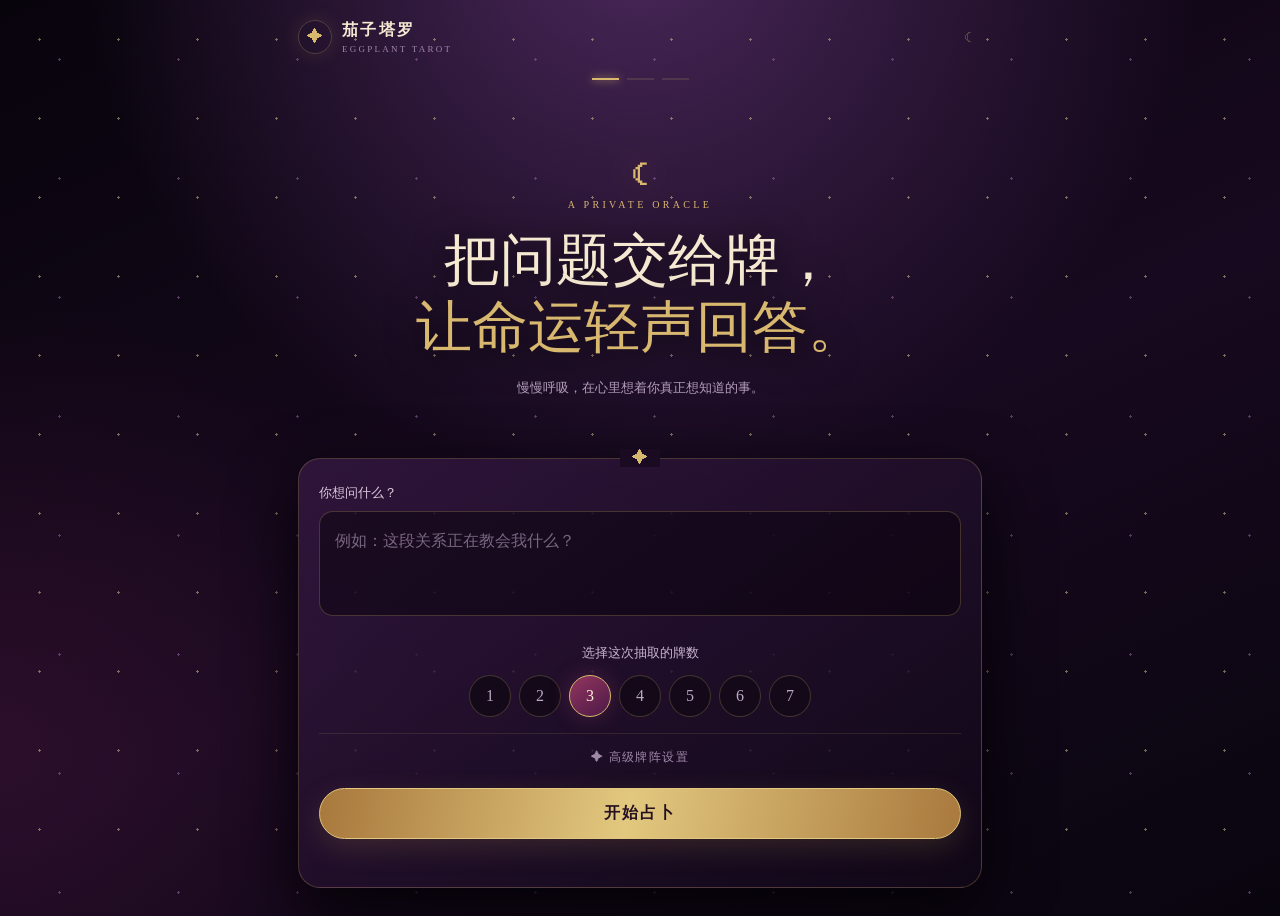
==== index.html @ 23976d10 "Harden tarot interaction handlers" ====
<!doctype html><html lang="zh-CN"><head><meta charset="UTF-8"><meta name="viewport" content="width=device-width,initial-scale=1,viewport-fit=cover"><meta name="theme-color" content="#0d0713"><title>茄子塔罗｜让牌回应你的问题</title><style>
:root{--bg:#0d0713;--panel:#24102e;--plum:#641d4d;--gold:#d8b86e;--ink:#f6e9d1;--muted:#b39dbb;--line:rgba(216,184,110,.25)}*{box-sizing:border-box}html{background:var(--bg)}body{margin:0;min-height:100vh;color:var(--ink);font-family:"Songti SC","STSong",serif;background:radial-gradient(circle at 50% -8%,#4b285c 0,transparent 35rem),radial-gradient(circle at 0 80%,rgba(100,29,77,.28),transparent 27rem),linear-gradient(155deg,#08040c,#17091f 55%,#09050e);overflow-x:hidden}body:before{content:"";position:fixed;inset:0;pointer-events:none;opacity:.45;background-image:radial-gradient(circle,#f4dda0 0 1px,transparent 1.4px),radial-gradient(circle,#aa79bb 0 1px,transparent 1.3px);background-size:79px 79px,119px 119px;animation:stars 28s linear infinite}@keyframes stars{to{transform:translateY(-79px)}}button,input,textarea{font:inherit}.app{position:relative;z-index:1;max-width:720px;min-height:100vh;margin:auto;padding:calc(18px + env(safe-area-inset-top)) 18px calc(28px + env(safe-area-inset-bottom))}.top{display:flex;align-items:center;justify-content:space-between}.brand{display:flex;gap:10px;align-items:center;color:var(--ink);text-decoration:none}.mark{width:34px;height:34px;border:1px solid var(--line);border-radius:50%;display:grid;place-items:center;color:var(--gold);box-shadow:0 0 20px rgba(216,184,110,.14)}.brand b{display:block;letter-spacing:.15em}.brand small{display:block;font:9px Georgia;letter-spacing:.25em;color:#9f85aa;margin-top:3px}.admin{padding:10px;color:var(--gold);opacity:.28;text-decoration:none}.steps{display:flex;justify-content:center;gap:8px;margin-top:22px}.steps i{width:27px;height:2px;background:rgba(216,184,110,.15)}.steps i.on{background:var(--gold);box-shadow:0 0 8px var(--gold)}.view{animation:in .65s ease both}@keyframes in{from{opacity:0;transform:translateY(15px)}}.hero{text-align:center;padding:8vh 0 5vh}.moon{font-size:36px;color:var(--gold);filter:drop-shadow(0 0 18px rgba(216,184,110,.42))}.eyebrow{font:10px Georgia;letter-spacing:.33em;color:var(--gold)}h1,h2,h3{font-family:"STKaiti","KaiTi",serif;font-weight:400}.hero h1{font-size:clamp(36px,10vw,56px);line-height:1.2;margin:15px 0;text-shadow:0 5px 35px #000}.hero h1 em{font-style:normal;color:var(--gold)}.hero p,.head p{color:var(--muted);font-size:13px;line-height:1.8}.panel{position:relative;padding:25px 20px 22px;border:1px solid var(--line);border-radius:22px;background:linear-gradient(145deg,rgba(55,25,68,.76),rgba(16,8,23,.85));box-shadow:0 25px 65px #050207;backdrop-filter:blur(14px)}.panel:before{content:"✦";position:absolute;top:-10px;left:50%;transform:translateX(-50%);background:#1a0b22;padding:0 12px;color:var(--gold)}label{display:block;color:#dac9df;font-size:13px;margin-bottom:9px}.question{width:100%;min-height:105px;resize:none;border:1px solid var(--line);border-radius:14px;background:rgba(5,2,9,.43);color:#fff3dc;padding:15px;outline:none;line-height:1.7}.question:focus,.mini:focus{border-color:rgba(216,184,110,.72);box-shadow:0 0 0 3px rgba(216,184,110,.07)}.question::placeholder{color:#796681}.ct{text-align:center;color:#c8b4cf;font-size:13px;margin:24px 0 13px}.counts{display:flex;justify-content:center;gap:8px;flex-wrap:wrap}.count{width:42px;height:42px;border-radius:50%;border:1px solid var(--line);background:#130919;color:#bca8c5;cursor:pointer}.count.active{color:#fff2db;border-color:var(--gold);background:linear-gradient(145deg,#92365f,#4c1946);box-shadow:0 0 20px rgba(154,62,104,.35)}.primary,.secondary{width:100%;border-radius:999px;padding:14px 18px;cursor:pointer;letter-spacing:.12em}.primary{margin-top:22px;border:1px solid #e3c77e;background:linear-gradient(100deg,#a8783c,#e2c87f 48%,#a9793d);color:#251022;font-weight:bold;box-shadow:0 9px 28px rgba(200,160,83,.17)}.primary:disabled{opacity:.38;cursor:not-allowed}.secondary{border:1px solid var(--line);background:rgba(56,24,66,.5);color:var(--ink)}.err{min-height:18px;color:#e8a5b7;text-align:center;font-size:12px;margin-top:8px}details{margin-top:16px;border-top:1px solid rgba(216,184,110,.13);padding-top:15px;color:#9f88a8}summary{text-align:center;font-size:12px;letter-spacing:.12em;cursor:pointer;list-style:none}.advanced{display:grid;gap:9px;padding-top:14px}.mini{width:100%;padding:10px 12px;border:1px solid rgba(216,184,110,.18);border-radius:10px;background:rgba(4,2,7,.35);color:#eee0cb;outline:none}.posgrid{display:grid;grid-template-columns:1fr 1fr;gap:8px}.head{text-align:center;padding:5vh 0 3vh}.head h2{font-size:34px;margin:10px 0}.echo{display:inline-block;max-width:100%;overflow:hidden;text-overflow:ellipsis;white-space:nowrap;padding:7px 13px;border:1px solid rgba(216,184,110,.13);border-radius:99px;color:#c7b3cc;font-size:12px}.deck{display:grid;grid-template-columns:repeat(6,1fr);gap:8px;padding:8px 0 20px;perspective:800px}.pick{position:relative;border:0;background:none;padding:0;aspect-ratio:929/1692;cursor:pointer;filter:drop-shadow(0 5px 5px #000);transition:.25s;animation:deal .45s both}.pick:nth-child(3n){transform:translateY(5px) rotate(1.5deg)}.pick:nth-child(3n+1){transform:translateY(-2px) rotate(-1.4deg)}.pick img{width:100%;height:100%;object-fit:cover;border-radius:7px;border:1px solid var(--line)}.pick:hover{z-index:2;transform:translateY(-9px) scale(1.07)}.pick.chosen{opacity:.12;pointer-events:none}@keyframes deal{from{opacity:0;transform:translateY(22px)}}.bar{position:sticky;bottom:12px;display:flex;align-items:center;gap:12px;padding:13px 15px;border:1px solid var(--line);border-radius:18px;background:rgba(18,7,25,.92);backdrop-filter:blur(16px);box-shadow:0 16px 40px #030104}.bar div{flex:1}.bar b{font-size:20px;color:var(--gold)}.bar span{font-size:11px;color:#a58fac}.bar .primary{width:auto;margin:0;padding:12px 18px}.reading{display:grid;gap:28px}.item{display:grid;grid-template-columns:minmax(125px,42%) 1fr;gap:17px;align-items:center}.card{width:100%;aspect-ratio:929/1692;border:0;background:none;padding:0;perspective:1000px;cursor:pointer}.inner{position:relative;width:100%;height:100%;transform-style:preserve-3d;transition:transform .9s cubic-bezier(.2,.7,.2,1)}.shown .inner{transform:rotateY(180deg)}.face{position:absolute;inset:0;overflow:hidden;border-radius:12px;backface-visibility:hidden;border:1px solid var(--line);box-shadow:0 16px 35px #030104}.face img{width:100%;height:100%;object-fit:cover}.front{transform:rotateY(180deg)}.front img.rev{transform:rotate(180deg)}.meaning{opacity:.25;filter:blur(5px);transition:.55s}.shown+.meaning{opacity:1;filter:none}.slot{font-size:10px;letter-spacing:.17em;color:#a98db3}.meaning h3{font-size:27px;margin:5px 0 1px}.ori{font-size:11px;color:var(--gold)}.tags{display:flex;gap:5px;flex-wrap:wrap;margin:8px 0}.tags i{font-style:normal;font-size:10px;border:1px solid rgba(216,184,110,.17);border-radius:99px;padding:3px 7px;color:#cbb8d0}.meaning p{font-size:13px;line-height:1.75;color:#c8b6ca;margin:0}.wait{color:#806b88!important}.actions{padding:25px 0}.closing{text-align:center;padding:21px;border:1px solid rgba(216,184,110,.17);border-radius:19px;background:rgba(50,20,58,.38)}.closing b{font:24px "STKaiti","KaiTi";color:var(--gold)}.closing p{font-size:12px;color:#a891af}.hide{display:none}@media(max-width:430px){.deck{grid-template-columns:repeat(5,1fr);gap:7px}.posgrid{grid-template-columns:1fr}.item{gap:13px}.meaning h3{font-size:23px}.meaning p{font-size:12px}.bar .primary{font-size:11px}}
</style></head><body><main class="app" id="app"></main><script>
const BASE=[{"id":0,"en":"THE FOOL","zh":"愚人","image":"00-the-fool.png","keywords":["启程","天真","可能性"],"upright":"带着信任迈向未知。此刻不必拥有完整答案，重要的是允许新的经验发生。","reversed":"冲动可能遮住脚下的路。先确认风险，再决定这一步是否真的出于自由。"},{"id":1,"en":"THE MAGICIAN","zh":"魔术师","image":"01-the-magician.png","keywords":["创造","意志","显化"],"upright":"你已经拥有把想法变成现实的工具。专注地使用它们，事情便会开始成形。","reversed":"能力没有消失，只是力量被分散或误用。留意承诺与行动是否一致。"},{"id":2,"en":"THE HIGH PRIESTESS","zh":"女祭司","image":"02-the-high-priestess.png","keywords":["直觉","静默","隐秘"],"upright":"答案藏在安静之中。暂缓判断，倾听梦境、身体与那一闪而过的直觉。","reversed":"你可能忽略了内心早已知道的事，或被秘密与猜测困住。回到可验证的感受。"},{"id":3,"en":"THE EMPRESS","zh":"皇后","image":"03-the-empress.png","keywords":["丰盛","滋养","生长"],"upright":"给予时间、照顾与感官上的满足，关系或计划正在肥沃的土壤里成长。","reversed":"过度付出会让滋养变成耗竭。先照顾自己，也给成长留出呼吸的空间。"},{"id":4,"en":"THE EMPEROR","zh":"皇帝","image":"04-the-emperor.png","keywords":["秩序","边界","掌控"],"upright":"建立清晰规则与可靠结构。稳定并不冷酷，它让重要的事能够长久。","reversed":"控制可能过紧，也可能缺少主心骨。重新定义权力、责任与边界。"},{"id":5,"en":"THE HIEROPHANT","zh":"教皇","image":"05-the-hierophant.png","keywords":["传统","学习","信念"],"upright":"向成熟的体系或导师学习，在传统里找到能支撑你的智慧。","reversed":"旧规则未必仍适合你。理解它的来处，然后有意识地选择遵循或离开。"},{"id":6,"en":"THE LOVERS","zh":"恋人","image":"06-the-lovers.png","keywords":["联结","选择","契合"],"upright":"真正的靠近来自坦诚选择。让价值观，而不只是欲望，决定你与谁同行。","reversed":"关系或内在价值出现错位。别急着修补表面，先说清真正想要什么。"},{"id":7,"en":"THE CHARIOT","zh":"战车","image":"07-the-chariot.png","keywords":["前进","自律","胜利"],"upright":"方向已经明确，用意志协调拉扯你的不同力量，坚定地向目标推进。","reversed":"速度失去方向便会成为消耗。先收回缰绳，再判断这是不是你的终点。"},{"id":8,"en":"STRENGTH","zh":"力量","image":"08-strength.png","keywords":["勇气","温柔","耐心"],"upright":"真正的力量不必咆哮。以耐心和温柔驯服恐惧，你比想象中更有韧性。","reversed":"自我怀疑正在放大不安。无需强迫自己勇敢，先承认脆弱也属于力量。"},{"id":9,"en":"THE HERMIT","zh":"隐士","image":"09-the-hermit.png","keywords":["独处","寻找","内省"],"upright":"暂时离开喧闹，提灯向内寻找。独处不是退缩，而是校准方向。","reversed":"孤独可能变成封闭，或外界声音让你无法独处。试着建立温和的边界。"},{"id":10,"en":"WHEEL OF FORTUNE","zh":"命运之轮","image":"10-wheel-of-fortune.png","keywords":["转折","周期","机缘"],"upright":"局势正在转动。抓住变化带来的窗口，也接受有些力量不由你控制。","reversed":"重复的模式再次出现。与其抗拒变化，不如看清自己能改变其中哪一环。"},{"id":11,"en":"JUSTICE","zh":"正义","image":"11-justice.png","keywords":["真相","因果","决定"],"upright":"诚实面对事实与后果。一个公平的决定，需要清醒而不偏袒自己的目光。","reversed":"信息可能失衡，或有人在回避责任。暂缓定论，检查标准是否前后一致。"},{"id":12,"en":"THE HANGED MAN","zh":"倒吊人","image":"12-the-hanged-man.png","keywords":["暂停","换位","臣服"],"upright":"主动停下来，世界会呈现另一种角度。此刻的悬置正在交换新的领悟。","reversed":"等待若没有觉察，就只是停滞。分辨你是在耐心酝酿，还是害怕做决定。"},{"id":13,"en":"DEATH","zh":"死神","image":"13-death.png","keywords":["结束","蜕变","更新"],"upright":"一个阶段必须结束，新的生命才有空间出现。允许告别，不必把结束理解为失败。","reversed":"你可能抓住已经结束的事不放。转变虽令人不安，却正邀请你卸下旧壳。"},{"id":14,"en":"TEMPERANCE","zh":"节制","image":"14-temperance.png","keywords":["调和","疗愈","分寸"],"upright":"让看似相反的部分慢慢融合。温和、持续的调整会带来比极端更深的改变。","reversed":"生活的配比正在失衡。减少过量之物，也别让克制变成对自己的惩罚。"},{"id":15,"en":"THE DEVIL","zh":"恶魔","image":"15-the-devil.png","keywords":["欲望","束缚","阴影"],"upright":"看见诱惑、依赖与自我欺骗如何拴住你。锁链真实存在，但钥匙也在你手中。","reversed":"你开始识别并松开束缚。保持诚实，别用另一种执念替换旧的执念。"},{"id":16,"en":"TOWER","zh":"高塔","image":"16-the-tower.png","keywords":["突变","揭示","崩解"],"upright":"不稳固的结构被真相击中。混乱会疼痛，却也让你终于看见真实天空。","reversed":"变化可能被延迟或压在心里。小心维护裂缝，往往比重建消耗更多。"},{"id":17,"en":"THE STAR","zh":"星星","image":"17-the-star.png","keywords":["希望","灵感","净化"],"upright":"风暴之后，希望安静地重新亮起。让真实的自己被看见，也相信疗愈正在发生。","reversed":"希望暂时变得遥远。不要强迫乐观，从一件微小而确定的好事重新连接。"},{"id":18,"en":"THE MOON","zh":"月亮","image":"18-the-moon.png","keywords":["迷雾","梦境","潜意识"],"upright":"前路被月光改变了形状。允许不确定，同时留意恐惧投下的影子。","reversed":"迷雾正在散去，或焦虑让幻象更加逼真。慢一点，让事实与感受重新分开。"},{"id":19,"en":"THE SUN","zh":"太阳","image":"19-the-sun.png","keywords":["喜悦","清晰","生命力"],"upright":"事情走向明朗。坦率表达、尽情创造，你的生命力也会照亮身边的人。","reversed":"快乐并未消失，只是被疲惫或过高期待遮住。允许幸福以不完美的方式到来。"},{"id":20,"en":"JUDGEMENT","zh":"审判","image":"20-judgement.png","keywords":["觉醒","召唤","复盘"],"upright":"过去发出召唤，不是为了定罪，而是让你看清自己已经成为谁，并作出回应。","reversed":"自我批判盖过了真正的召唤。放下羞耻，诚实复盘，然后给自己一次新选择。"},{"id":21,"en":"THE WORLD","zh":"世界","image":"21-the-world.png","keywords":["完成","整合","圆满"],"upright":"一个循环完整闭合。庆祝走过的路，把收获整合进身体，再准备下一次启程。","reversed":"最后一块拼图仍未归位。回看尚未完成的承诺，不必因接近终点而仓促。"}];const defaults={1:['此刻的指引'],2:['我所知道的','我尚未看见的'],3:['过去的影响','当下的核心','未来的走向'],4:['现状','阻碍','建议','发展'],5:['起因','现在','隐藏因素','建议','结果'],6:['过去','现在','未来','内在','外在','指引'],7:['此刻的我','真正所求','旧有影响','当前挑战','隐藏力量','行动建议','可能走向']};const st={q:'',n:3,name:'',pos:[...defaults[3]],deck:[],sel:[],shown:0};const A=document.getElementById('app');const E=s=>String(s||'').replace(/[&<>"']/g,c=>({'&':'&amp;','<':'&lt;','>':'&gt;','"':'&quot;',"'":'&#39;'}[c]));function all(){let o={};try{o=JSON.parse(localStorage.getItem('eggplant-tarot-card-overrides')||'{}')}catch(e){}return BASE.map(c=>Object.assign({},c,o[c.id]||{}))}function mix(a){a=[...a];for(let i=a.length-1;i;i--){let j=Math.floor(Math.random()*(i+1));[a[i],a[j]]=[a[j],a[i]]}return a}function shell(step,body){A.innerHTML='<header class="top"><a href="#" class="brand" id="home"><span class="mark">✦</span><span><b>茄子塔罗</b><small>EGGPLANT TAROT</small></span></a><a href="/admin/" class="admin" aria-label="牌义管理">☾</a></header><div class="steps"><i class="'+(step>0?'on':'')+'"></i><i class="'+(step>1?'on':'')+'"></i><i class="'+(step>2?'on':'')+'"></i></div>'+body;document.getElementById('home').onclick=e=>{e.preventDefault();setup()}}function setup(){shell(1,'<section class="view"><div class="hero"><div class="moon">☾</div><span class="eyebrow">A PRIVATE ORACLE</span><h1>把问题交给牌，<br><em>让命运轻声回答。</em></h1><p>慢慢呼吸，在心里想着你真正想知道的事。</p></div><div class="panel"><label>你想问什么？</label><textarea id="q" class="question" maxlength="160" placeholder="例如：这段关系正在教会我什么？">'+E(st.q)+'</textarea><div class="ct">选择这次抽取的牌数</div><div class="counts">'+[1,2,3,4,5,6,7].map(n=>'<button class="count '+(st.n===n?'active':'')+'" data-n="'+n+'">'+n+'</button>').join('')+'</div><details><summary>✦ 高级牌阵设置</summary><div class="advanced"><input id="spreadname" class="mini" value="'+E(st.name)+'" placeholder="牌阵名称（选填）"><div class="posgrid">'+st.pos.map((p,i)=>'<input class="mini pos" data-i="'+i+'" value="'+E(p)+'">').join('')+'</div></div></details><button id="go" class="primary">开始占卜</button><div class="err" id="err"></div></div></section>');document.getElementById('q').oninput=e=>st.q=e.target.value;document.querySelectorAll('.count').forEach(b=>b.onclick=()=>{st.n=+b.dataset.n;st.pos=[...defaults[st.n]];setup()});document.getElementById('spreadname').oninput=e=>st.name=e.target.value;document.querySelectorAll('.pos').forEach(x=>x.oninput=e=>st.pos[+e.target.dataset.i]=e.target.value);document.getElementById('go').onclick=start}function start(){st.q=st.q.trim();if(!st.q){document.getElementById('err').textContent='先写下你真正想问的事。';document.getElementById('q').focus();return}st.deck=mix(all());st.sel=[];st.shown=0;select();scrollTo({top:0,behavior:'smooth'})}function select(){shell(2,'<section class="view"><div class="head"><span class="eyebrow">CHOOSE WITH INTUITION</span><h2>凭直觉，选出 '+st.n+' 张牌</h2><p><span class="echo">'+E(st.q)+'</span><br>不用寻找“正确”的牌，停在吸引你的那一张。</p></div><div class="deck">'+st.deck.map((c,i)=>'<button class="pick '+(st.sel.some(x=>x.i===i)?'chosen':'')+'" data-i="'+i+'" style="animation-delay:'+(i*.018)+'s"><img src="/card-back.png" alt="牌背"></button>').join('')+'</div><div class="bar"><div><b>'+st.sel.length+'</b> / '+st.n+'<br><span>'+(st.sel.length===st.n?'牌已回应你的选择':'还需选择 '+(st.n-st.sel.length)+' 张')+'</span></div><button id="open" class="primary" '+(st.sel.length===st.n?'':'disabled')+'>进入揭示</button></div></section>');document.querySelectorAll('.pick').forEach(b=>b.onclick=()=>pick(+b.dataset.i));document.getElementById('open').onclick=()=>{result();scrollTo({top:0,behavior:'smooth'})}}function pick(i){if(st.sel.length>=st.n||st.sel.some(x=>x.i===i))return;st.sel.push({i,card:st.deck[i],rev:Math.random()<.5});select();if(navigator.vibrate)navigator.vibrate(18)}function result(){let done=st.shown===st.sel.length;shell(3,'<section class="view"><div class="head"><span class="eyebrow">THE CARDS HAVE SPOKEN</span><h2>'+E(st.name||'你的牌面回应')+'</h2><p><span class="echo">'+E(st.q)+'</span></p></div><div class="reading">'+st.sel.map(item).join('')+'</div>'+(done?'<div class="closing"><b>故事已经完整显现</b><p>牌不是命令，而是一面镜子。带走真正触动你的部分。</p></div>':'')+'<div class="actions">'+(done?'<button class="secondary" id="again">重新占卜</button>':'<button class="primary" id="next">揭示下一张</button>')+'</div></section>');document.querySelectorAll('.card').forEach(b=>b.onclick=()=>{if(+b.dataset.i===st.shown)nextCard()});if(done)document.getElementById('again').onclick=setup;else document.getElementById('next').onclick=nextCard}function item(x,i){let c=x.card,on=i<st.shown,ori=x.rev?'逆位':'正位',txt=x.rev?c.reversed:c.upright;return '<article class="item"><button class="card '+(on?'shown':'')+'" data-i="'+i+'"><span class="inner"><span class="face"><img src="/card-back.png" alt="牌背"></span><span class="face front"><img class="'+(x.rev?'rev':'')+'" src="/major-arcana/'+c.image+'" alt="'+E(c.zh)+'"></span></span></button><div class="meaning"><span class="slot">'+E(st.pos[i]||('第 '+(i+1)+' 张'))+'</span>'+(on?'<h3>'+E(c.zh)+'</h3><span class="ori">'+ori+' · '+E(c.en)+'</span><div class="tags">'+c.keywords.map(k=>'<i>'+E(k)+'</i>').join('')+'</div><p>'+E(txt)+'</p>':'<p class="wait">牌面尚未揭示。<br>触碰牌背，让它转身。</p>')+'</div></article>'}function nextCard(){if(st.shown<st.sel.length){st.shown++;result();if(navigator.vibrate)navigator.vibrate([18,35,18]);setTimeout(()=>document.querySelectorAll('.item')[st.shown-1]?.scrollIntoView({behavior:'smooth',block:'center'}),80)}}setup();
</script></body></html>
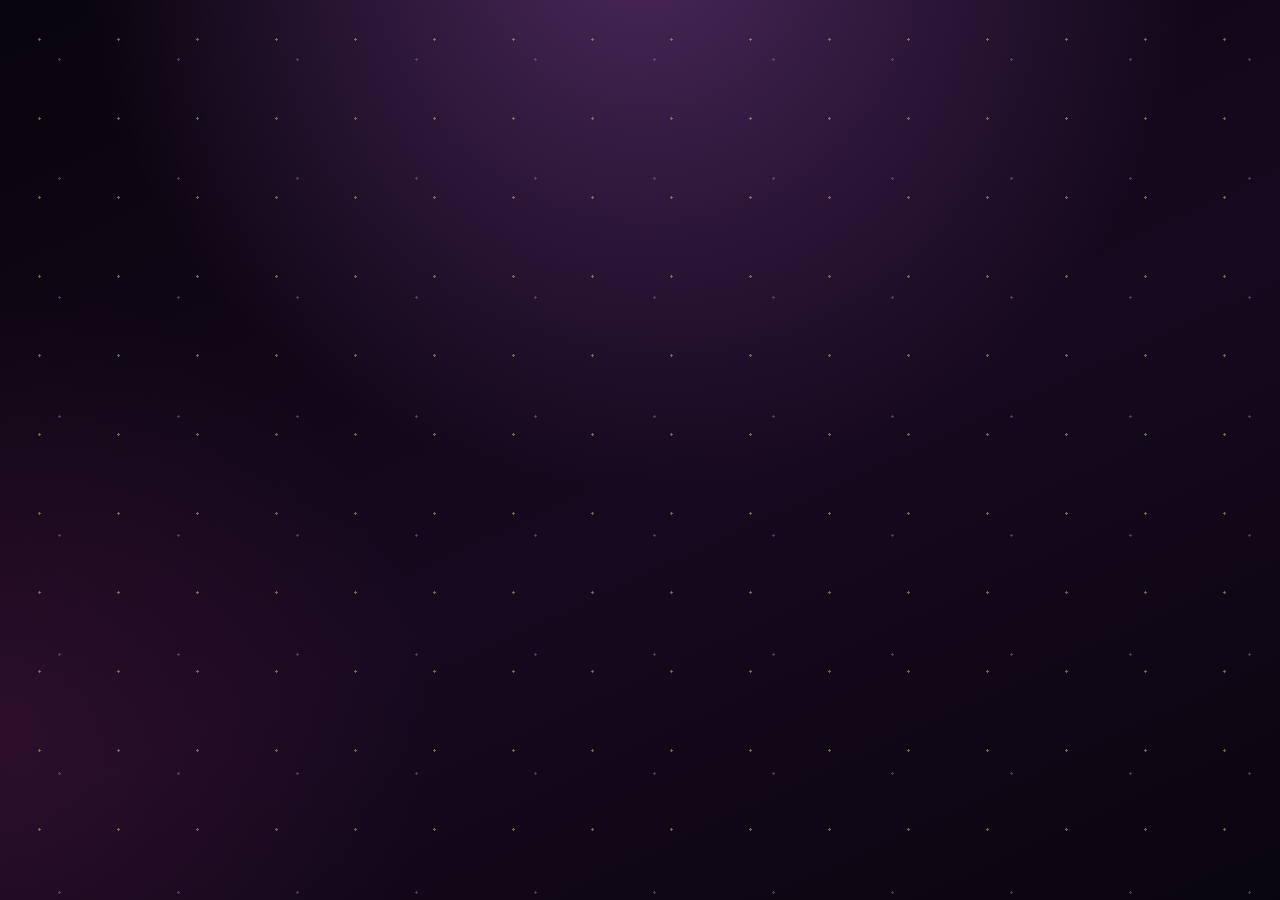
==== commit 6a4f6046: "Add WeChat-compatible tarot image fallbacks" ====
--- a/index.html
+++ b/index.html
@@ -1,5 +1,11 @@
-<!doctype html><html lang="zh-CN"><head><meta charset="UTF-8"><meta name="viewport" content="width=device-width,initial-scale=1,viewport-fit=cover"><meta name="theme-color" content="#0d0713"><title>茄子塔罗｜让牌回应你的问题</title><style>
-:root{--bg:#0d0713;--panel:#24102e;--plum:#641d4d;--gold:#d8b86e;--ink:#f6e9d1;--muted:#b39dbb;--line:rgba(216,184,110,.25)}*{box-sizing:border-box}html{background:var(--bg)}body{margin:0;min-height:100vh;color:var(--ink);font-family:"Songti SC","STSong",serif;background:radial-gradient(circle at 50% -8%,#4b285c 0,transparent 35rem),radial-gradient(circle at 0 80%,rgba(100,29,77,.28),transparent 27rem),linear-gradient(155deg,#08040c,#17091f 55%,#09050e);overflow-x:hidden}body:before{content:"";position:fixed;inset:0;pointer-events:none;opacity:.45;background-image:radial-gradient(circle,#f4dda0 0 1px,transparent 1.4px),radial-gradient(circle,#aa79bb 0 1px,transparent 1.3px);background-size:79px 79px,119px 119px;animation:stars 28s linear infinite}@keyframes stars{to{transform:translateY(-79px)}}button,input,textarea{font:inherit}.app{position:relative;z-index:1;max-width:720px;min-height:100vh;margin:auto;padding:calc(18px + env(safe-area-inset-top)) 18px calc(28px + env(safe-area-inset-bottom))}.top{display:flex;align-items:center;justify-content:space-between}.brand{display:flex;gap:10px;align-items:center;color:var(--ink);text-decoration:none}.mark{width:34px;height:34px;border:1px solid var(--line);border-radius:50%;display:grid;place-items:center;color:var(--gold);box-shadow:0 0 20px rgba(216,184,110,.14)}.brand b{display:block;letter-spacing:.15em}.brand small{display:block;font:9px Georgia;letter-spacing:.25em;color:#9f85aa;margin-top:3px}.admin{padding:10px;color:var(--gold);opacity:.28;text-decoration:none}.steps{display:flex;justify-content:center;gap:8px;margin-top:22px}.steps i{width:27px;height:2px;background:rgba(216,184,110,.15)}.steps i.on{background:var(--gold);box-shadow:0 0 8px var(--gold)}.view{animation:in .65s ease both}@keyframes in{from{opacity:0;transform:translateY(15px)}}.hero{text-align:center;padding:8vh 0 5vh}.moon{font-size:36px;color:var(--gold);filter:drop-shadow(0 0 18px rgba(216,184,110,.42))}.eyebrow{font:10px Georgia;letter-spacing:.33em;color:var(--gold)}h1,h2,h3{font-family:"STKaiti","KaiTi",serif;font-weight:400}.hero h1{font-size:clamp(36px,10vw,56px);line-height:1.2;margin:15px 0;text-shadow:0 5px 35px #000}.hero h1 em{font-style:normal;color:var(--gold)}.hero p,.head p{color:var(--muted);font-size:13px;line-height:1.8}.panel{position:relative;padding:25px 20px 22px;border:1px solid var(--line);border-radius:22px;background:linear-gradient(145deg,rgba(55,25,68,.76),rgba(16,8,23,.85));box-shadow:0 25px 65px #050207;backdrop-filter:blur(14px)}.panel:before{content:"✦";position:absolute;top:-10px;left:50%;transform:translateX(-50%);background:#1a0b22;padding:0 12px;color:var(--gold)}label{display:block;color:#dac9df;font-size:13px;margin-bottom:9px}.question{width:100%;min-height:105px;resize:none;border:1px solid var(--line);border-radius:14px;background:rgba(5,2,9,.43);color:#fff3dc;padding:15px;outline:none;line-height:1.7}.question:focus,.mini:focus{border-color:rgba(216,184,110,.72);box-shadow:0 0 0 3px rgba(216,184,110,.07)}.question::placeholder{color:#796681}.ct{text-align:center;color:#c8b4cf;font-size:13px;margin:24px 0 13px}.counts{display:flex;justify-content:center;gap:8px;flex-wrap:wrap}.count{width:42px;height:42px;border-radius:50%;border:1px solid var(--line);background:#130919;color:#bca8c5;cursor:pointer}.count.active{color:#fff2db;border-color:var(--gold);background:linear-gradient(145deg,#92365f,#4c1946);box-shadow:0 0 20px rgba(154,62,104,.35)}.primary,.secondary{width:100%;border-radius:999px;padding:14px 18px;cursor:pointer;letter-spacing:.12em}.primary{margin-top:22px;border:1px solid #e3c77e;background:linear-gradient(100deg,#a8783c,#e2c87f 48%,#a9793d);color:#251022;font-weight:bold;box-shadow:0 9px 28px rgba(200,160,83,.17)}.primary:disabled{opacity:.38;cursor:not-allowed}.secondary{border:1px solid var(--line);background:rgba(56,24,66,.5);color:var(--ink)}.err{min-height:18px;color:#e8a5b7;text-align:center;font-size:12px;margin-top:8px}details{margin-top:16px;border-top:1px solid rgba(216,184,110,.13);padding-top:15px;color:#9f88a8}summary{text-align:center;font-size:12px;letter-spacing:.12em;cursor:pointer;list-style:none}.advanced{display:grid;gap:9px;padding-top:14px}.mini{width:100%;padding:10px 12px;border:1px solid rgba(216,184,110,.18);border-radius:10px;background:rgba(4,2,7,.35);color:#eee0cb;outline:none}.posgrid{display:grid;grid-template-columns:1fr 1fr;gap:8px}.head{text-align:center;padding:5vh 0 3vh}.head h2{font-size:34px;margin:10px 0}.echo{display:inline-block;max-width:100%;overflow:hidden;text-overflow:ellipsis;white-space:nowrap;padding:7px 13px;border:1px solid rgba(216,184,110,.13);border-radius:99px;color:#c7b3cc;font-size:12px}.deck{display:grid;grid-template-columns:repeat(6,1fr);gap:8px;padding:8px 0 20px;perspective:800px}.pick{position:relative;border:0;background:none;padding:0;aspect-ratio:929/1692;cursor:pointer;filter:drop-shadow(0 5px 5px #000);transition:.25s;animation:deal .45s both}.pick:nth-child(3n){transform:translateY(5px) rotate(1.5deg)}.pick:nth-child(3n+1){transform:translateY(-2px) rotate(-1.4deg)}.pick img{width:100%;height:100%;object-fit:cover;border-radius:7px;border:1px solid var(--line)}.pick:hover{z-index:2;transform:translateY(-9px) scale(1.07)}.pick.chosen{opacity:.12;pointer-events:none}@keyframes deal{from{opacity:0;transform:translateY(22px)}}.bar{position:sticky;bottom:12px;display:flex;align-items:center;gap:12px;padding:13px 15px;border:1px solid var(--line);border-radius:18px;background:rgba(18,7,25,.92);backdrop-filter:blur(16px);box-shadow:0 16px 40px #030104}.bar div{flex:1}.bar b{font-size:20px;color:var(--gold)}.bar span{font-size:11px;color:#a58fac}.bar .primary{width:auto;margin:0;padding:12px 18px}.reading{display:grid;gap:28px}.item{display:grid;grid-template-columns:minmax(125px,42%) 1fr;gap:17px;align-items:center}.card{width:100%;aspect-ratio:929/1692;border:0;background:none;padding:0;perspective:1000px;cursor:pointer}.inner{position:relative;width:100%;height:100%;transform-style:preserve-3d;transition:transform .9s cubic-bezier(.2,.7,.2,1)}.shown .inner{transform:rotateY(180deg)}.face{position:absolute;inset:0;overflow:hidden;border-radius:12px;backface-visibility:hidden;border:1px solid var(--line);box-shadow:0 16px 35px #030104}.face img{width:100%;height:100%;object-fit:cover}.front{transform:rotateY(180deg)}.front img.rev{transform:rotate(180deg)}.meaning{opacity:.25;filter:blur(5px);transition:.55s}.shown+.meaning{opacity:1;filter:none}.slot{font-size:10px;letter-spacing:.17em;color:#a98db3}.meaning h3{font-size:27px;margin:5px 0 1px}.ori{font-size:11px;color:var(--gold)}.tags{display:flex;gap:5px;flex-wrap:wrap;margin:8px 0}.tags i{font-style:normal;font-size:10px;border:1px solid rgba(216,184,110,.17);border-radius:99px;padding:3px 7px;color:#cbb8d0}.meaning p{font-size:13px;line-height:1.75;color:#c8b6ca;margin:0}.wait{color:#806b88!important}.actions{padding:25px 0}.closing{text-align:center;padding:21px;border:1px solid rgba(216,184,110,.17);border-radius:19px;background:rgba(50,20,58,.38)}.closing b{font:24px "STKaiti","KaiTi";color:var(--gold)}.closing p{font-size:12px;color:#a891af}.hide{display:none}@media(max-width:430px){.deck{grid-template-columns:repeat(5,1fr);gap:7px}.posgrid{grid-template-columns:1fr}.item{gap:13px}.meaning h3{font-size:23px}.meaning p{font-size:12px}.bar .primary{font-size:11px}}
+<!doctype html><html lang="zh-CN"><head><meta charset="UTF-8"><meta name="viewport" content="width=device-width,initial-scale=1,viewport-fit=cover"><meta name="theme-color" content="#0d0713"><link rel="preload" as="image" href="/card-back.webp" type="image/webp"><title>茄子塔罗｜让牌回应你的问题</title><style>
+:root{--bg:#0d0713;--panel:#24102e;--plum:#641d4d;--gold:#d8b86e;--ink:#f6e9d1;--muted:#b39dbb;--line:rgba(216,184,110,.25)}*{box-sizing:border-box}html{background:var(--bg)}body{margin:0;min-height:100vh;color:var(--ink);font-family:"Songti SC","STSong",serif;background:radial-gradient(circle at 50% -8%,#4b285c 0,transparent 35rem),radial-gradient(circle at 0 80%,rgba(100,29,77,.28),transparent 27rem),linear-gradient(155deg,#08040c,#17091f 55%,#09050e);overflow-x:hidden}body:before{content:"";position:fixed;inset:0;pointer-events:none;opacity:.45;background-image:radial-gradient(circle,#f4dda0 0 1px,transparent 1.4px),radial-gradient(circle,#aa79bb 0 1px,transparent 1.3px);background-size:79px 79px,119px 119px;animation:stars 28s linear infinite}@keyframes stars{to{transform:translateY(-79px)}}button,input,textarea{font:inherit}.app{position:relative;z-index:1;max-width:720px;min-height:100vh;margin:auto;padding:calc(18px + env(safe-area-inset-top)) 18px calc(28px + env(safe-area-inset-bottom))}.top{display:flex;align-items:center;justify-content:space-between}.brand{display:flex;gap:10px;align-items:center;color:var(--ink);text-decoration:none}.mark{width:34px;height:34px;border:1px solid var(--line);border-radius:50%;display:grid;place-items:center;color:var(--gold);box-shadow:0 0 20px rgba(216,184,110,.14)}.brand b{display:block;letter-spacing:.15em}.brand small{display:block;font:9px Georgia;letter-spacing:.25em;color:#9f85aa;margin-top:3px}.admin{padding:10px;color:var(--gold);opacity:.28;text-decoration:none}.steps{display:flex;justify-content:center;gap:8px;margin-top:22px}.steps i{width:27px;height:2px;background:rgba(216,184,110,.15)}.steps i.on{background:var(--gold);box-shadow:0 0 8px var(--gold)}.view{animation:in .65s ease both}@keyframes in{from{opacity:0;transform:translateY(15px)}}.hero{text-align:center;padding:8vh 0 5vh}.moon{font-size:36px;color:var(--gold);filter:drop-shadow(0 0 18px rgba(216,184,110,.42))}.eyebrow{font:10px Georgia;letter-spacing:.33em;color:var(--gold)}h1,h2,h3{font-family:"STKaiti","KaiTi",serif;font-weight:400}.hero h1{font-size:clamp(36px,10vw,56px);line-height:1.2;margin:15px 0;text-shadow:0 5px 35px #000}.hero h1 em{font-style:normal;color:var(--gold)}.hero p,.head p{color:var(--muted);font-size:13px;line-height:1.8}.panel{position:relative;padding:25px 20px 22px;border:1px solid var(--line);border-radius:22px;background:linear-gradient(145deg,rgba(55,25,68,.76),rgba(16,8,23,.85));box-shadow:0 25px 65px #050207;backdrop-filter:blur(14px)}.panel:before{content:"✦";position:absolute;top:-10px;left:50%;transform:translateX(-50%);background:#1a0b22;padding:0 12px;color:var(--gold)}label{display:block;color:#dac9df;font-size:13px;margin-bottom:9px}.question{width:100%;min-height:105px;resize:none;border:1px solid var(--line);border-radius:14px;background:rgba(5,2,9,.43);color:#fff3dc;padding:15px;outline:none;line-height:1.7}.question:focus,.mini:focus{border-color:rgba(216,184,110,.72);box-shadow:0 0 0 3px rgba(216,184,110,.07)}.question::placeholder{color:#796681}.ct{text-align:center;color:#c8b4cf;font-size:13px;margin:24px 0 13px}.counts{display:flex;justify-content:center;gap:8px;flex-wrap:wrap}.count{width:42px;height:42px;border-radius:50%;border:1px solid var(--line);background:#130919;color:#bca8c5;cursor:pointer}.count.active{color:#fff2db;border-color:var(--gold);background:linear-gradient(145deg,#92365f,#4c1946);box-shadow:0 0 20px rgba(154,62,104,.35)}.primary,.secondary{width:100%;border-radius:999px;padding:14px 18px;cursor:pointer;letter-spacing:.12em}.primary{margin-top:22px;border:1px solid #e3c77e;background:linear-gradient(100deg,#a8783c,#e2c87f 48%,#a9793d);color:#251022;font-weight:bold;box-shadow:0 9px 28px rgba(200,160,83,.17)}.primary:disabled{opacity:.38;cursor:not-allowed}.secondary{border:1px solid var(--line);background:rgba(56,24,66,.5);color:var(--ink)}.err{min-height:18px;color:#e8a5b7;text-align:center;font-size:12px;margin-top:8px}details{margin-top:16px;border-top:1px solid rgba(216,184,110,.13);padding-top:15px;color:#9f88a8}summary{text-align:center;font-size:12px;letter-spacing:.12em;cursor:pointer;list-style:none}.advanced{display:grid;gap:9px;padding-top:14px}.mini{width:100%;padding:10px 12px;border:1px solid rgba(216,184,110,.18);border-radius:10px;background:rgba(4,2,7,.35);color:#eee0cb;outline:none}.posgrid{display:grid;grid-template-columns:1fr 1fr;gap:8px}.head{text-align:center;padding:5vh 0 3vh}.head h2{font-size:34px;margin:10px 0}.echo{display:inline-block;max-width:100%;overflow:hidden;text-overflow:ellipsis;white-space:nowrap;padding:7px 13px;border:1px solid rgba(216,184,110,.13);border-radius:99px;color:#c7b3cc;font-size:12px}.deck{display:grid;grid-template-columns:repeat(6,1fr);gap:8px;padding:8px 0 20px;perspective:800px}.pick{position:relative;border:0;background:none;padding:0;aspect-ratio:929/1692;cursor:pointer;filter:drop-shadow(0 5px 5px #000);transition:.25s;animation:deal .45s both}.pick:nth-child(3n){transform:translateY(5px) rotate(1.5deg)}.pick:nth-child(3n+1){transform:translateY(-2px) rotate(-1.4deg)}.pick img{width:100%;height:100%;object-fit:cover;border-radius:7px;border:1px solid var(--line)}.pick:hover{z-index:2;transform:translateY(-9px) scale(1.07)}.pick.chosen{opacity:.12;pointer-events:none}@keyframes deal{from{opacity:0;transform:translateY(22px)}}.bar{position:sticky;bottom:12px;display:flex;align-items:center;gap:12px;padding:13px 15px;border:1px solid var(--line);border-radius:18px;background:rgba(18,7,25,.92);backdrop-filter:blur(16px);box-shadow:0 16px 40px #030104}.bar div{flex:1}.bar b{font-size:20px;color:var(--gold)}.bar span{font-size:11px;color:#a58fac}.bar .primary{width:auto;margin:0;padding:12px 18px}.reading{display:grid;gap:28px}.item{display:grid;grid-template-columns:minmax(125px,42%) 1fr;gap:17px;align-items:center}.card{width:100%;aspect-ratio:929/1692;border:0;background:none;padding:0;perspective:1000px;cursor:pointer}.inner{position:relative;width:100%;height:100%;transform-style:preserve-3d;-webkit-transform-style:preserve-3d;transition:transform .9s cubic-bezier(.2,.7,.2,1)}.shown .inner{transform:rotateY(180deg);-webkit-transform:rotateY(180deg)}.face{position:absolute;inset:0;overflow:hidden;border-radius:12px;backface-visibility:hidden;-webkit-backface-visibility:hidden;border:1px solid var(--line);box-shadow:0 16px 35px #030104}.face img{width:100%;height:100%;object-fit:cover}.front{transform:rotateY(180deg);-webkit-transform:rotateY(180deg)}.front img.rev{transform:rotate(180deg)}.meaning{opacity:.25;filter:blur(5px);transition:.55s}.shown+.meaning{opacity:1;filter:none}.slot{font-size:10px;letter-spacing:.17em;color:#a98db3}.meaning h3{font-size:27px;margin:5px 0 1px}.ori{font-size:11px;color:var(--gold)}.tags{display:flex;gap:5px;flex-wrap:wrap;margin:8px 0}.tags i{font-style:normal;font-size:10px;border:1px solid rgba(216,184,110,.17);border-radius:99px;padding:3px 7px;color:#cbb8d0}.meaning p{font-size:13px;line-height:1.75;color:#c8b6ca;margin:0}.wait{color:#806b88!important}.actions{padding:25px 0}.closing{text-align:center;padding:21px;border:1px solid rgba(216,184,110,.17);border-radius:19px;background:rgba(50,20,58,.38)}.closing b{font:24px "STKaiti","KaiTi";color:var(--gold)}.closing p{font-size:12px;color:#a891af}.exportrow{display:grid;grid-template-columns:1fr 1fr;gap:9px;margin-bottom:9px}.exportrow button{letter-spacing:.05em;font-size:13px}.toast{text-align:center;color:var(--gold);font-size:12px;min-height:18px;margin:7px 0}.hide{display:none}@media(max-width:430px){.deck{grid-template-columns:repeat(5,1fr);gap:7px}.posgrid{grid-template-columns:1fr}.item{gap:13px}.meaning h3{font-size:23px}.meaning p{font-size:12px}.bar .primary{font-size:11px}}
 </style></head><body><main class="app" id="app"></main><script>
-const BASE=[{"id":0,"en":"THE FOOL","zh":"愚人","image":"00-the-fool.png","keywords":["启程","天真","可能性"],"upright":"带着信任迈向未知。此刻不必拥有完整答案，重要的是允许新的经验发生。","reversed":"冲动可能遮住脚下的路。先确认风险，再决定这一步是否真的出于自由。"},{"id":1,"en":"THE MAGICIAN","zh":"魔术师","image":"01-the-magician.png","keywords":["创造","意志","显化"],"upright":"你已经拥有把想法变成现实的工具。专注地使用它们，事情便会开始成形。","reversed":"能力没有消失，只是力量被分散或误用。留意承诺与行动是否一致。"},{"id":2,"en":"THE HIGH PRIESTESS","zh":"女祭司","image":"02-the-high-priestess.png","keywords":["直觉","静默","隐秘"],"upright":"答案藏在安静之中。暂缓判断，倾听梦境、身体与那一闪而过的直觉。","reversed":"你可能忽略了内心早已知道的事，或被秘密与猜测困住。回到可验证的感受。"},{"id":3,"en":"THE EMPRESS","zh":"皇后","image":"03-the-empress.png","keywords":["丰盛","滋养","生长"],"upright":"给予时间、照顾与感官上的满足，关系或计划正在肥沃的土壤里成长。","reversed":"过度付出会让滋养变成耗竭。先照顾自己，也给成长留出呼吸的空间。"},{"id":4,"en":"THE EMPEROR","zh":"皇帝","image":"04-the-emperor.png","keywords":["秩序","边界","掌控"],"upright":"建立清晰规则与可靠结构。稳定并不冷酷，它让重要的事能够长久。","reversed":"控制可能过紧，也可能缺少主心骨。重新定义权力、责任与边界。"},{"id":5,"en":"THE HIEROPHANT","zh":"教皇","image":"05-the-hierophant.png","keywords":["传统","学习","信念"],"upright":"向成熟的体系或导师学习，在传统里找到能支撑你的智慧。","reversed":"旧规则未必仍适合你。理解它的来处，然后有意识地选择遵循或离开。"},{"id":6,"en":"THE LOVERS","zh":"恋人","image":"06-the-lovers.png","keywords":["联结","选择","契合"],"upright":"真正的靠近来自坦诚选择。让价值观，而不只是欲望，决定你与谁同行。","reversed":"关系或内在价值出现错位。别急着修补表面，先说清真正想要什么。"},{"id":7,"en":"THE CHARIOT","zh":"战车","image":"07-the-chariot.png","keywords":["前进","自律","胜利"],"upright":"方向已经明确，用意志协调拉扯你的不同力量，坚定地向目标推进。","reversed":"速度失去方向便会成为消耗。先收回缰绳，再判断这是不是你的终点。"},{"id":8,"en":"STRENGTH","zh":"力量","image":"08-strength.png","keywords":["勇气","温柔","耐心"],"upright":"真正的力量不必咆哮。以耐心和温柔驯服恐惧，你比想象中更有韧性。","reversed":"自我怀疑正在放大不安。无需强迫自己勇敢，先承认脆弱也属于力量。"},{"id":9,"en":"THE HERMIT","zh":"隐士","image":"09-the-hermit.png","keywords":["独处","寻找","内省"],"upright":"暂时离开喧闹，提灯向内寻找。独处不是退缩，而是校准方向。","reversed":"孤独可能变成封闭，或外界声音让你无法独处。试着建立温和的边界。"},{"id":10,"en":"WHEEL OF FORTUNE","zh":"命运之轮","image":"10-wheel-of-fortune.png","keywords":["转折","周期","机缘"],"upright":"局势正在转动。抓住变化带来的窗口，也接受有些力量不由你控制。","reversed":"重复的模式再次出现。与其抗拒变化，不如看清自己能改变其中哪一环。"},{"id":11,"en":"JUSTICE","zh":"正义","image":"11-justice.png","keywords":["真相","因果","决定"],"upright":"诚实面对事实与后果。一个公平的决定，需要清醒而不偏袒自己的目光。","reversed":"信息可能失衡，或有人在回避责任。暂缓定论，检查标准是否前后一致。"},{"id":12,"en":"THE HANGED MAN","zh":"倒吊人","image":"12-the-hanged-man.png","keywords":["暂停","换位","臣服"],"upright":"主动停下来，世界会呈现另一种角度。此刻的悬置正在交换新的领悟。","reversed":"等待若没有觉察，就只是停滞。分辨你是在耐心酝酿，还是害怕做决定。"},{"id":13,"en":"DEATH","zh":"死神","image":"13-death.png","keywords":["结束","蜕变","更新"],"upright":"一个阶段必须结束，新的生命才有空间出现。允许告别，不必把结束理解为失败。","reversed":"你可能抓住已经结束的事不放。转变虽令人不安，却正邀请你卸下旧壳。"},{"id":14,"en":"TEMPERANCE","zh":"节制","image":"14-temperance.png","keywords":["调和","疗愈","分寸"],"upright":"让看似相反的部分慢慢融合。温和、持续的调整会带来比极端更深的改变。","reversed":"生活的配比正在失衡。减少过量之物，也别让克制变成对自己的惩罚。"},{"id":15,"en":"THE DEVIL","zh":"恶魔","image":"15-the-devil.png","keywords":["欲望","束缚","阴影"],"upright":"看见诱惑、依赖与自我欺骗如何拴住你。锁链真实存在，但钥匙也在你手中。","reversed":"你开始识别并松开束缚。保持诚实，别用另一种执念替换旧的执念。"},{"id":16,"en":"TOWER","zh":"高塔","image":"16-the-tower.png","keywords":["突变","揭示","崩解"],"upright":"不稳固的结构被真相击中。混乱会疼痛，却也让你终于看见真实天空。","reversed":"变化可能被延迟或压在心里。小心维护裂缝，往往比重建消耗更多。"},{"id":17,"en":"THE STAR","zh":"星星","image":"17-the-star.png","keywords":["希望","灵感","净化"],"upright":"风暴之后，希望安静地重新亮起。让真实的自己被看见，也相信疗愈正在发生。","reversed":"希望暂时变得遥远。不要强迫乐观，从一件微小而确定的好事重新连接。"},{"id":18,"en":"THE MOON","zh":"月亮","image":"18-the-moon.png","keywords":["迷雾","梦境","潜意识"],"upright":"前路被月光改变了形状。允许不确定，同时留意恐惧投下的影子。","reversed":"迷雾正在散去，或焦虑让幻象更加逼真。慢一点，让事实与感受重新分开。"},{"id":19,"en":"THE SUN","zh":"太阳","image":"19-the-sun.png","keywords":["喜悦","清晰","生命力"],"upright":"事情走向明朗。坦率表达、尽情创造，你的生命力也会照亮身边的人。","reversed":"快乐并未消失，只是被疲惫或过高期待遮住。允许幸福以不完美的方式到来。"},{"id":20,"en":"JUDGEMENT","zh":"审判","image":"20-judgement.png","keywords":["觉醒","召唤","复盘"],"upright":"过去发出召唤，不是为了定罪，而是让你看清自己已经成为谁，并作出回应。","reversed":"自我批判盖过了真正的召唤。放下羞耻，诚实复盘，然后给自己一次新选择。"},{"id":21,"en":"THE WORLD","zh":"世界","image":"21-the-world.png","keywords":["完成","整合","圆满"],"upright":"一个循环完整闭合。庆祝走过的路，把收获整合进身体，再准备下一次启程。","reversed":"最后一块拼图仍未归位。回看尚未完成的承诺，不必因接近终点而仓促。"}];const defaults={1:['此刻的指引'],2:['我所知道的','我尚未看见的'],3:['过去的影响','当下的核心','未来的走向'],4:['现状','阻碍','建议','发展'],5:['起因','现在','隐藏因素','建议','结果'],6:['过去','现在','未来','内在','外在','指引'],7:['此刻的我','真正所求','旧有影响','当前挑战','隐藏力量','行动建议','可能走向']};const st={q:'',n:3,name:'',pos:[...defaults[3]],deck:[],sel:[],shown:0};const A=document.getElementById('app');const E=s=>String(s||'').replace(/[&<>"']/g,c=>({'&':'&amp;','<':'&lt;','>':'&gt;','"':'&quot;',"'":'&#39;'}[c]));function all(){let o={};try{o=JSON.parse(localStorage.getItem('eggplant-tarot-card-overrides')||'{}')}catch(e){}return BASE.map(c=>Object.assign({},c,o[c.id]||{}))}function mix(a){a=[...a];for(let i=a.length-1;i;i--){let j=Math.floor(Math.random()*(i+1));[a[i],a[j]]=[a[j],a[i]]}return a}function shell(step,body){A.innerHTML='<header class="top"><a href="#" class="brand" id="home"><span class="mark">✦</span><span><b>茄子塔罗</b><small>EGGPLANT TAROT</small></span></a><a href="/admin/" class="admin" aria-label="牌义管理">☾</a></header><div class="steps"><i class="'+(step>0?'on':'')+'"></i><i class="'+(step>1?'on':'')+'"></i><i class="'+(step>2?'on':'')+'"></i></div>'+body;document.getElementById('home').onclick=e=>{e.preventDefault();setup()}}function setup(){shell(1,'<section class="view"><div class="hero"><div class="moon">☾</div><span class="eyebrow">A PRIVATE ORACLE</span><h1>把问题交给牌，<br><em>让命运轻声回答。</em></h1><p>慢慢呼吸，在心里想着你真正想知道的事。</p></div><div class="panel"><label>你想问什么？</label><textarea id="q" class="question" maxlength="160" placeholder="例如：这段关系正在教会我什么？">'+E(st.q)+'</textarea><div class="ct">选择这次抽取的牌数</div><div class="counts">'+[1,2,3,4,5,6,7].map(n=>'<button class="count '+(st.n===n?'active':'')+'" data-n="'+n+'">'+n+'</button>').join('')+'</div><details><summary>✦ 高级牌阵设置</summary><div class="advanced"><input id="spreadname" class="mini" value="'+E(st.name)+'" placeholder="牌阵名称（选填）"><div class="posgrid">'+st.pos.map((p,i)=>'<input class="mini pos" data-i="'+i+'" value="'+E(p)+'">').join('')+'</div></div></details><button id="go" class="primary">开始占卜</button><div class="err" id="err"></div></div></section>');document.getElementById('q').oninput=e=>st.q=e.target.value;document.querySelectorAll('.count').forEach(b=>b.onclick=()=>{st.n=+b.dataset.n;st.pos=[...defaults[st.n]];setup()});document.getElementById('spreadname').oninput=e=>st.name=e.target.value;document.querySelectorAll('.pos').forEach(x=>x.oninput=e=>st.pos[+e.target.dataset.i]=e.target.value);document.getElementById('go').onclick=start}function start(){st.q=st.q.trim();if(!st.q){document.getElementById('err').textContent='先写下你真正想问的事。';document.getElementById('q').focus();return}st.deck=mix(all());st.sel=[];st.shown=0;select();scrollTo({top:0,behavior:'smooth'})}function select(){shell(2,'<section class="view"><div class="head"><span class="eyebrow">CHOOSE WITH INTUITION</span><h2>凭直觉，选出 '+st.n+' 张牌</h2><p><span class="echo">'+E(st.q)+'</span><br>不用寻找“正确”的牌，停在吸引你的那一张。</p></div><div class="deck">'+st.deck.map((c,i)=>'<button class="pick '+(st.sel.some(x=>x.i===i)?'chosen':'')+'" data-i="'+i+'" style="animation-delay:'+(i*.018)+'s"><img src="/card-back.png" alt="牌背"></button>').join('')+'</div><div class="bar"><div><b>'+st.sel.length+'</b> / '+st.n+'<br><span>'+(st.sel.length===st.n?'牌已回应你的选择':'还需选择 '+(st.n-st.sel.length)+' 张')+'</span></div><button id="open" class="primary" '+(st.sel.length===st.n?'':'disabled')+'>进入揭示</button></div></section>');document.querySelectorAll('.pick').forEach(b=>b.onclick=()=>pick(+b.dataset.i));document.getElementById('open').onclick=()=>{result();scrollTo({top:0,behavior:'smooth'})}}function pick(i){if(st.sel.length>=st.n||st.sel.some(x=>x.i===i))return;st.sel.push({i,card:st.deck[i],rev:Math.random()<.5});select();if(navigator.vibrate)navigator.vibrate(18)}function result(){let done=st.shown===st.sel.length;shell(3,'<section class="view"><div class="head"><span class="eyebrow">THE CARDS HAVE SPOKEN</span><h2>'+E(st.name||'你的牌面回应')+'</h2><p><span class="echo">'+E(st.q)+'</span></p></div><div class="reading">'+st.sel.map(item).join('')+'</div>'+(done?'<div class="closing"><b>故事已经完整显现</b><p>牌不是命令，而是一面镜子。带走真正触动你的部分。</p></div>':'')+'<div class="actions">'+(done?'<button class="secondary" id="again">重新占卜</button>':'<button class="primary" id="next">揭示下一张</button>')+'</div></section>');document.querySelectorAll('.card').forEach(b=>b.onclick=()=>{if(+b.dataset.i===st.shown)nextCard()});if(done)document.getElementById('again').onclick=setup;else document.getElementById('next').onclick=nextCard}function item(x,i){let c=x.card,on=i<st.shown,ori=x.rev?'逆位':'正位',txt=x.rev?c.reversed:c.upright;return '<article class="item"><button class="card '+(on?'shown':'')+'" data-i="'+i+'"><span class="inner"><span class="face"><img src="/card-back.png" alt="牌背"></span><span class="face front"><img class="'+(x.rev?'rev':'')+'" src="/major-arcana/'+c.image+'" alt="'+E(c.zh)+'"></span></span></button><div class="meaning"><span class="slot">'+E(st.pos[i]||('第 '+(i+1)+' 张'))+'</span>'+(on?'<h3>'+E(c.zh)+'</h3><span class="ori">'+ori+' · '+E(c.en)+'</span><div class="tags">'+c.keywords.map(k=>'<i>'+E(k)+'</i>').join('')+'</div><p>'+E(txt)+'</p>':'<p class="wait">牌面尚未揭示。<br>触碰牌背，让它转身。</p>')+'</div></article>'}function nextCard(){if(st.shown<st.sel.length){st.shown++;result();if(navigator.vibrate)navigator.vibrate([18,35,18]);setTimeout(()=>document.querySelectorAll('.item')[st.shown-1]?.scrollIntoView({behavior:'smooth',block:'center'}),80)}}setup();
+const BASE=[{"id":0,"en":"THE FOOL","zh":"愚人","image":"00-the-fool.png","keywords":["启程","天真","可能性"],"upright":"带着信任迈向未知。此刻不必拥有完整答案，重要的是允许新的经验发生。","reversed":"冲动可能遮住脚下的路。先确认风险，再决定这一步是否真的出于自由。"},{"id":1,"en":"THE MAGICIAN","zh":"魔术师","image":"01-the-magician.png","keywords":["创造","意志","显化"],"upright":"你已经拥有把想法变成现实的工具。专注地使用它们，事情便会开始成形。","reversed":"能力没有消失，只是力量被分散或误用。留意承诺与行动是否一致。"},{"id":2,"en":"THE HIGH PRIESTESS","zh":"女祭司","image":"02-the-high-priestess.png","keywords":["直觉","静默","隐秘"],"upright":"答案藏在安静之中。暂缓判断，倾听梦境、身体与那一闪而过的直觉。","reversed":"你可能忽略了内心早已知道的事，或被秘密与猜测困住。回到可验证的感受。"},{"id":3,"en":"THE EMPRESS","zh":"皇后","image":"03-the-empress.png","keywords":["丰盛","滋养","生长"],"upright":"给予时间、照顾与感官上的满足，关系或计划正在肥沃的土壤里成长。","reversed":"过度付出会让滋养变成耗竭。先照顾自己，也给成长留出呼吸的空间。"},{"id":4,"en":"THE EMPEROR","zh":"皇帝","image":"04-the-emperor.png","keywords":["秩序","边界","掌控"],"upright":"建立清晰规则与可靠结构。稳定并不冷酷，它让重要的事能够长久。","reversed":"控制可能过紧，也可能缺少主心骨。重新定义权力、责任与边界。"},{"id":5,"en":"THE HIEROPHANT","zh":"教皇","image":"05-the-hierophant.png","keywords":["传统","学习","信念"],"upright":"向成熟的体系或导师学习，在传统里找到能支撑你的智慧。","reversed":"旧规则未必仍适合你。理解它的来处，然后有意识地选择遵循或离开。"},{"id":6,"en":"THE LOVERS","zh":"恋人","image":"06-the-lovers.png","keywords":["联结","选择","契合"],"upright":"真正的靠近来自坦诚选择。让价值观，而不只是欲望，决定你与谁同行。","reversed":"关系或内在价值出现错位。别急着修补表面，先说清真正想要什么。"},{"id":7,"en":"THE CHARIOT","zh":"战车","image":"07-the-chariot.png","keywords":["前进","自律","胜利"],"upright":"方向已经明确，用意志协调拉扯你的不同力量，坚定地向目标推进。","reversed":"速度失去方向便会成为消耗。先收回缰绳，再判断这是不是你的终点。"},{"id":8,"en":"STRENGTH","zh":"力量","image":"08-strength.png","keywords":["勇气","温柔","耐心"],"upright":"真正的力量不必咆哮。以耐心和温柔驯服恐惧，你比想象中更有韧性。","reversed":"自我怀疑正在放大不安。无需强迫自己勇敢，先承认脆弱也属于力量。"},{"id":9,"en":"THE HERMIT","zh":"隐士","image":"09-the-hermit.png","keywords":["独处","寻找","内省"],"upright":"暂时离开喧闹，提灯向内寻找。独处不是退缩，而是校准方向。","reversed":"孤独可能变成封闭，或外界声音让你无法独处。试着建立温和的边界。"},{"id":10,"en":"WHEEL OF FORTUNE","zh":"命运之轮","image":"10-wheel-of-fortune.png","keywords":["转折","周期","机缘"],"upright":"局势正在转动。抓住变化带来的窗口，也接受有些力量不由你控制。","reversed":"重复的模式再次出现。与其抗拒变化，不如看清自己能改变其中哪一环。"},{"id":11,"en":"JUSTICE","zh":"正义","image":"11-justice.png","keywords":["真相","因果","决定"],"upright":"诚实面对事实与后果。一个公平的决定，需要清醒而不偏袒自己的目光。","reversed":"信息可能失衡，或有人在回避责任。暂缓定论，检查标准是否前后一致。"},{"id":12,"en":"THE HANGED MAN","zh":"倒吊人","image":"12-the-hanged-man.png","keywords":["暂停","换位","臣服"],"upright":"主动停下来，世界会呈现另一种角度。此刻的悬置正在交换新的领悟。","reversed":"等待若没有觉察，就只是停滞。分辨你是在耐心酝酿，还是害怕做决定。"},{"id":13,"en":"DEATH","zh":"死神","image":"13-death.png","keywords":["结束","蜕变","更新"],"upright":"一个阶段必须结束，新的生命才有空间出现。允许告别，不必把结束理解为失败。","reversed":"你可能抓住已经结束的事不放。转变虽令人不安，却正邀请你卸下旧壳。"},{"id":14,"en":"TEMPERANCE","zh":"节制","image":"14-temperance.png","keywords":["调和","疗愈","分寸"],"upright":"让看似相反的部分慢慢融合。温和、持续的调整会带来比极端更深的改变。","reversed":"生活的配比正在失衡。减少过量之物，也别让克制变成对自己的惩罚。"},{"id":15,"en":"THE DEVIL","zh":"恶魔","image":"15-the-devil.png","keywords":["欲望","束缚","阴影"],"upright":"看见诱惑、依赖与自我欺骗如何拴住你。锁链真实存在，但钥匙也在你手中。","reversed":"你开始识别并松开束缚。保持诚实，别用另一种执念替换旧的执念。"},{"id":16,"en":"TOWER","zh":"高塔","image":"16-the-tower.png","keywords":["突变","揭示","崩解"],"upright":"不稳固的结构被真相击中。混乱会疼痛，却也让你终于看见真实天空。","reversed":"变化可能被延迟或压在心里。小心维护裂缝，往往比重建消耗更多。"},{"id":17,"en":"THE STAR","zh":"星星","image":"17-the-star.png","keywords":["希望","灵感","净化"],"upright":"风暴之后，希望安静地重新亮起。让真实的自己被看见，也相信疗愈正在发生。","reversed":"希望暂时变得遥远。不要强迫乐观，从一件微小而确定的好事重新连接。"},{"id":18,"en":"THE MOON","zh":"月亮","image":"18-the-moon.png","keywords":["迷雾","梦境","潜意识"],"upright":"前路被月光改变了形状。允许不确定，同时留意恐惧投下的影子。","reversed":"迷雾正在散去，或焦虑让幻象更加逼真。慢一点，让事实与感受重新分开。"},{"id":19,"en":"THE SUN","zh":"太阳","image":"19-the-sun.png","keywords":["喜悦","清晰","生命力"],"upright":"事情走向明朗。坦率表达、尽情创造，你的生命力也会照亮身边的人。","reversed":"快乐并未消失，只是被疲惫或过高期待遮住。允许幸福以不完美的方式到来。"},{"id":20,"en":"JUDGEMENT","zh":"审判","image":"20-judgement.png","keywords":["觉醒","召唤","复盘"],"upright":"过去发出召唤，不是为了定罪，而是让你看清自己已经成为谁，并作出回应。","reversed":"自我批判盖过了真正的召唤。放下羞耻，诚实复盘，然后给自己一次新选择。"},{"id":21,"en":"THE WORLD","zh":"世界","image":"21-the-world.png","keywords":["完成","整合","圆满"],"upright":"一个循环完整闭合。庆祝走过的路，把收获整合进身体，再准备下一次启程。","reversed":"最后一块拼图仍未归位。回看尚未完成的承诺，不必因接近终点而仓促。"}];const defaults={1:['此刻的指引'],2:['我所知道的','我尚未看见的'],3:['过去的影响','当下的核心','未来的走向'],4:['现状','阻碍','建议','发展'],5:['起因','现在','隐藏因素','建议','结果'],6:['过去','现在','未来','内在','外在','指引'],7:['此刻的我','真正所求','旧有影响','当前挑战','隐藏力量','行动建议','可能走向']};const st={q:'',n:3,name:'',pos:[...defaults[3]],deck:[],sel:[],shown:0};const A=document.getElementById('app');const E=s=>String(s||'').replace(/[&<>"']/g,c=>({'&':'&amp;','<':'&lt;','>':'&gt;','"':'&quot;',"'":'&#39;'}[c]));function all(){let o={};try{o=JSON.parse(localStorage.getItem('eggplant-tarot-card-overrides')||'{}')}catch(e){}return BASE.map(c=>Object.assign({},c,o[c.id]||{}))}function mix(a){a=[...a];for(let i=a.length-1;i;i--){let j=Math.floor(Math.random()*(i+1));[a[i],a[j]]=[a[j],a[i]]}return a}function shell(step,body){A.innerHTML='<header class="top"><a href="#" class="brand" id="home"><span class="mark">✦</span><span><b>茄子塔罗</b><small>EGGPLANT TAROT</small></span></a><a href="/admin/" class="admin" aria-label="牌义管理">☾</a></header><div class="steps"><i class="'+(step>0?'on':'')+'"></i><i class="'+(step>1?'on':'')+'"></i><i class="'+(step>2?'on':'')+'"></i></div>'+body;document.getElementById('home').onclick=e=>{e.preventDefault();setup()}}function setup(){shell(1,'<section class="view"><div class="hero"><div class="moon">☾</div><span class="eyebrow">A PRIVATE ORACLE</span><h1>把问题交给牌，<br><em>让命运轻声回答。</em></h1><p>慢慢呼吸，在心里想着你真正想知道的事。</p></div><div class="panel"><label>你想问什么？</label><textarea id="q" class="question" maxlength="160" placeholder="例如：这段关系正在教会我什么？">'+E(st.q)+'</textarea><div class="ct">选择这次抽取的牌数</div><div class="counts">'+[1,2,3,4,5,6,7].map(n=>'<button class="count '+(st.n===n?'active':'')+'" data-n="'+n+'">'+n+'</button>').join('')+'</div><details><summary>✦ 高级牌阵设置</summary><div class="advanced"><input id="spreadname" class="mini" value="'+E(st.name)+'" placeholder="牌阵名称（选填）"><div class="posgrid">'+st.pos.map((p,i)=>'<input class="mini pos" data-i="'+i+'" value="'+E(p)+'">').join('')+'</div></div></details><button id="go" class="primary">开始占卜</button><div class="err" id="err"></div></div></section>');document.getElementById('q').oninput=e=>st.q=e.target.value;document.querySelectorAll('.count').forEach(b=>b.onclick=()=>{st.n=+b.dataset.n;st.pos=[...defaults[st.n]];setup()});document.getElementById('spreadname').oninput=e=>st.name=e.target.value;document.querySelectorAll('.pos').forEach(x=>x.oninput=e=>st.pos[+e.target.dataset.i]=e.target.value);document.getElementById('go').onclick=start}function start(){st.q=st.q.trim();if(!st.q){document.getElementById('err').textContent='先写下你真正想问的事。';document.getElementById('q').focus();return}st.deck=mix(all());st.sel=[];st.shown=0;select();scrollTo({top:0,behavior:'smooth'})}function select(){shell(2,'<section class="view"><div class="head"><span class="eyebrow">CHOOSE WITH INTUITION</span><h2>凭直觉，选出 '+st.n+' 张牌</h2><p><span class="echo">'+E(st.q)+'</span><br>不用寻找“正确”的牌，停在吸引你的那一张。</p></div><div class="deck">'+st.deck.map((c,i)=>'<button class="pick '+(st.sel.some(x=>x.i===i)?'chosen':'')+'" data-i="'+i+'" style="animation-delay:'+(i*.018)+'s"><img src="/card-back.webp" onerror="this.onerror=null;this.src='/card-back.png'" alt="牌背"></button>').join('')+'</div><div class="bar"><div><b>'+st.sel.length+'</b> / '+st.n+'<br><span>'+(st.sel.length===st.n?'牌已回应你的选择':'还需选择 '+(st.n-st.sel.length)+' 张')+'</span></div><button id="open" class="primary" '+(st.sel.length===st.n?'':'disabled')+'>进入揭示</button></div></section>');document.querySelectorAll('.pick').forEach(b=>b.onclick=()=>pick(+b.dataset.i));document.getElementById('open').onclick=()=>{if(st.sel[0]){let pre=new Image;pre.src=cardURL(st.sel[0].card)}result();scrollTo({top:0,behavior:'smooth'})}}function pick(i){if(st.sel.length>=st.n||st.sel.some(x=>x.i===i))return;st.sel.push({i,card:st.deck[i],rev:Math.random()<.5});select();if(navigator.vibrate)navigator.vibrate(18)}function result(){let done=st.shown===st.sel.length;shell(3,'<section class="view"><div class="head"><span class="eyebrow">THE CARDS HAVE SPOKEN</span><h2>'+E(st.name||'你的牌面回应')+'</h2><p><span class="echo">'+E(st.q)+'</span></p></div><div class="reading">'+st.sel.map(item).join('')+'</div>'+(done?'<div class="closing"><b>故事已经完整显现</b><p>牌不是命令，而是一面镜子。带走真正触动你的部分。</p></div>':'')+'<div class="actions">'+(done?'<div class="exportrow"><button class="primary" id="savepic">保存结果长图</button><button class="secondary" id="copytext">复制文字解读</button></div><div class="toast" id="toast"></div><button class="secondary" id="again">重新占卜</button>':'<button class="primary" id="next">揭示下一张</button>')+'</div></section>');document.querySelectorAll('.card').forEach(b=>b.onclick=()=>{if(+b.dataset.i===st.shown)nextCard()});if(done){document.getElementById('again').onclick=setup;document.getElementById('savepic').onclick=savePicture;document.getElementById('copytext').onclick=copyText}else document.getElementById('next').onclick=nextCard}function item(x,i){let c=x.card,on=i<st.shown,ori=x.rev?'逆位':'正位',txt=x.rev?c.reversed:c.upright;return '<article class="item"><button class="card '+(on?'shown':'')+'" data-i="'+i+'"><span class="inner"><span class="face"><img src="/card-back.webp" onerror="this.onerror=null;this.src='/card-back.png'" alt="牌背"></span><span class="face front">'+(on?'<img class="'+(x.rev?'rev':'')+'" src="'+cardURL(c)+'" onerror="this.onerror=null;this.src=\'/major-arcana/'+c.image+'\'" alt="'+E(c.zh)+'">':'')+'</span></span></button><div class="meaning"><span class="slot">'+E(st.pos[i]||('第 '+(i+1)+' 张'))+'</span>'+(on?'<h3>'+E(c.zh)+'</h3><span class="ori">'+ori+' · '+E(c.en)+'</span><div class="tags">'+c.keywords.map(k=>'<i>'+E(k)+'</i>').join('')+'</div><p>'+E(txt)+'</p>':'<p class="wait">牌面尚未揭示。<br>触碰牌背，让它转身。</p>')+'</div></article>'}async function nextCard(){if(st.shown<st.sel.length){let upcoming=st.sel[st.shown];try{await loadImage(cardURL(upcoming.card))}catch(e){try{await loadImage(pngURL(upcoming.card))}catch(e2){}}st.shown++;result();if(navigator.vibrate)navigator.vibrate([18,35,18]);setTimeout(()=>document.querySelectorAll('.item')[st.shown-1]?.scrollIntoView({behavior:'smooth',block:'center'}),80)}}
+function textResult(){let lines=['茄子塔罗','问题：'+st.q,''];st.sel.forEach((x,i)=>{let c=x.card,o=x.rev?'逆位':'正位',t=x.rev?c.reversed:c.upright;lines.push((i+1)+'. '+(st.pos[i]||'第 '+(i+1)+' 张')+'｜'+c.zh+'（'+o+'）',c.keywords.join(' · '),t,'')});lines.push('牌不是命令，而是一面镜子。');return lines.join('\n')}
+async function copyText(){let msg='文字解读已复制，可以直接发送。';try{await navigator.clipboard.writeText(textResult())}catch(e){let t=document.createElement('textarea');t.value=textResult();document.body.appendChild(t);t.select();document.execCommand('copy');t.remove()}document.getElementById('toast').textContent=msg}
+function cardURL(c){return '/major-arcana/'+c.image.replace(/\.png$/i,'.webp')}function pngURL(c){return '/major-arcana/'+c.image}function loadImage(src){return new Promise((ok,no)=>{let im=new Image;im.onload=()=>ok(im);im.onerror=no;im.src=src})}
+function wrap(c,text,x,y,max,line){let row='',rows=[];for(let ch of [...text]){if(c.measureText(row+ch).width>max&&row){rows.push(row);row=ch}else row+=ch}if(row)rows.push(row);rows.forEach((r,i)=>c.fillText(r,x,y+i*line));return y+rows.length*line}
+async function savePicture(){let btn=document.getElementById('savepic'),toast=document.getElementById('toast');btn.disabled=true;btn.textContent='正在生成…';try{let W=1080,M=76,CW=210,CH=382,B=470,H=430+st.sel.length*B+150,cv=document.createElement('canvas');cv.width=W;cv.height=H;let c=cv.getContext('2d'),g=c.createLinearGradient(0,0,W,H);g.addColorStop(0,'#12081b');g.addColorStop(.55,'#2b1235');g.addColorStop(1,'#0c0711');c.fillStyle=g;c.fillRect(0,0,W,H);c.strokeStyle='rgba(216,184,110,.5)';c.lineWidth=3;c.strokeRect(28,28,W-56,H-56);c.textAlign='center';c.fillStyle='#d8b86e';c.font='34px Georgia';c.fillText('✦  EGGPLANT TAROT  ✦',W/2,100);c.fillStyle='#f6e9d1';c.font='52px KaiTi,serif';c.fillText(st.name||'你的牌面回应',W/2,174);c.fillStyle='#cbb8d0';c.font='28px STSong,serif';wrap(c,'问题：'+st.q,W/2,230,W-180,42);c.textAlign='left';for(let i=0;i<st.sel.length;i++){let x=st.sel[i],card=x.card,y=360+i*B,im;try{im=await loadImage(cardURL(card))}catch(e){im=await loadImage(pngURL(card))};c.save();if(x.rev){c.translate(M+CW/2,y+CH/2);c.rotate(Math.PI);c.drawImage(im,-CW/2,-CH/2,CW,CH)}else c.drawImage(im,M,y,CW,CH);c.restore();let tx=M+CW+42;c.fillStyle='#a98db3';c.font='22px STSong,serif';c.fillText(st.pos[i]||('第 '+(i+1)+' 张'),tx,y+34);c.fillStyle='#f6e9d1';c.font='42px KaiTi,serif';c.fillText(card.zh,tx,y+88);c.fillStyle='#d8b86e';c.font='21px Georgia';c.fillText((x.rev?'逆位':'正位')+' · '+card.en,tx,y+124);c.fillStyle='#cbb8d0';c.font='23px STSong,serif';c.fillText(card.keywords.join(' · '),tx,y+165);c.fillStyle='#d7c8d8';c.font='25px STSong,serif';wrap(c,x.rev?card.reversed:card.upright,tx,y+213,W-tx-M,38)}c.textAlign='center';c.fillStyle='#9f88a8';c.font='22px STSong,serif';c.fillText('牌不是命令，而是一面镜子。',W/2,H-72);cv.toBlob(blob=>{let a=document.createElement('a');a.href=URL.createObjectURL(blob);a.download='茄子塔罗-'+new Date().toISOString().slice(0,10)+'.png';a.click();setTimeout(()=>URL.revokeObjectURL(a.href),1000);toast.textContent='结果长图已生成，请在下载中查看。';btn.disabled=false;btn.textContent='保存结果长图'},'image/png')}catch(e){toast.textContent='生成失败，请改用“复制文字解读”。';btn.disabled=false;btn.textContent='保存结果长图'}}
+setup();
 </script></body></html>
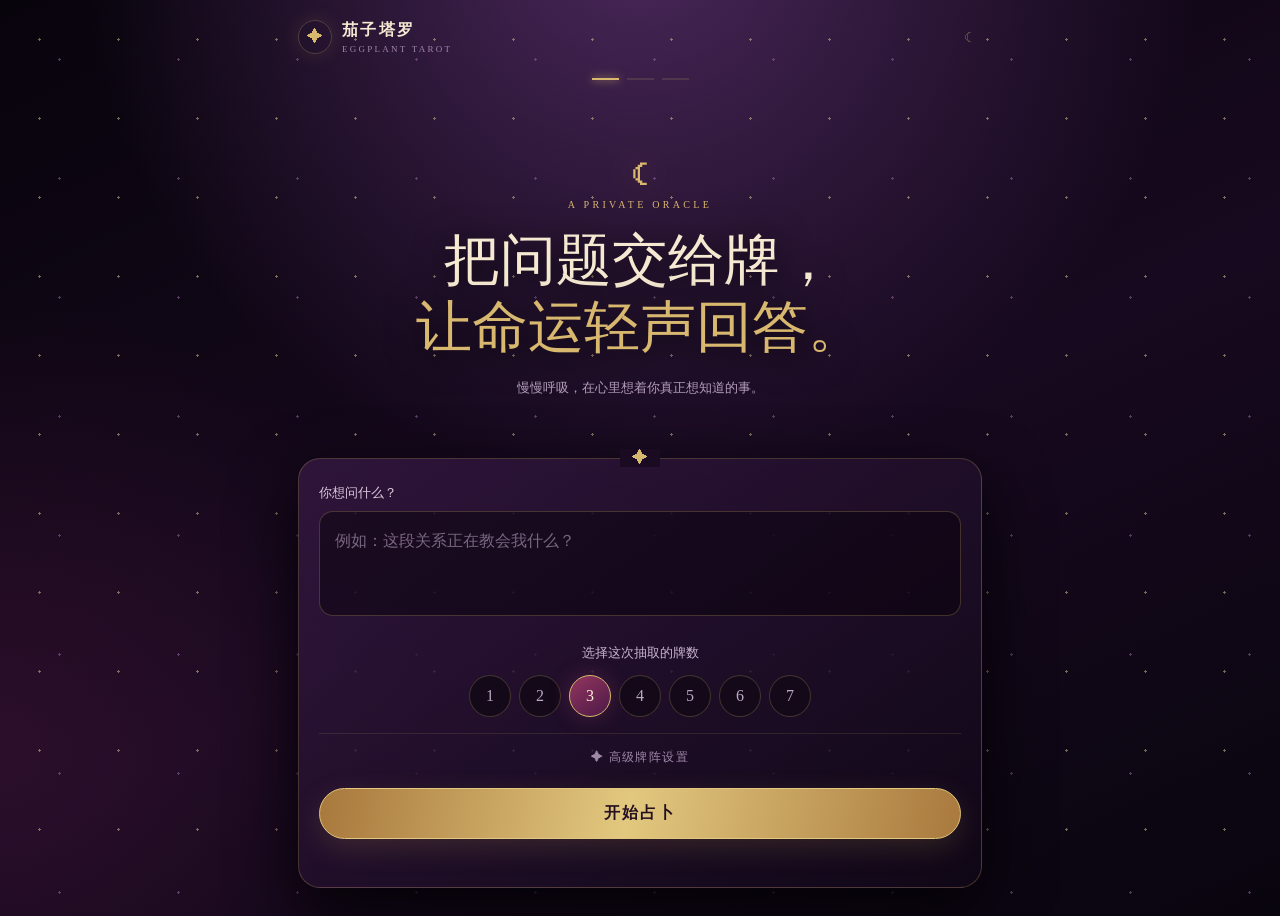
==== commit af98af2d: "Fix image fallback handler syntax" ====
--- a/index.html
+++ b/index.html
@@ -1,7 +1,7 @@
 <!doctype html><html lang="zh-CN"><head><meta charset="UTF-8"><meta name="viewport" content="width=device-width,initial-scale=1,viewport-fit=cover"><meta name="theme-color" content="#0d0713"><link rel="preload" as="image" href="/card-back.webp" type="image/webp"><title>茄子塔罗｜让牌回应你的问题</title><style>
 :root{--bg:#0d0713;--panel:#24102e;--plum:#641d4d;--gold:#d8b86e;--ink:#f6e9d1;--muted:#b39dbb;--line:rgba(216,184,110,.25)}*{box-sizing:border-box}html{background:var(--bg)}body{margin:0;min-height:100vh;color:var(--ink);font-family:"Songti SC","STSong",serif;background:radial-gradient(circle at 50% -8%,#4b285c 0,transparent 35rem),radial-gradient(circle at 0 80%,rgba(100,29,77,.28),transparent 27rem),linear-gradient(155deg,#08040c,#17091f 55%,#09050e);overflow-x:hidden}body:before{content:"";position:fixed;inset:0;pointer-events:none;opacity:.45;background-image:radial-gradient(circle,#f4dda0 0 1px,transparent 1.4px),radial-gradient(circle,#aa79bb 0 1px,transparent 1.3px);background-size:79px 79px,119px 119px;animation:stars 28s linear infinite}@keyframes stars{to{transform:translateY(-79px)}}button,input,textarea{font:inherit}.app{position:relative;z-index:1;max-width:720px;min-height:100vh;margin:auto;padding:calc(18px + env(safe-area-inset-top)) 18px calc(28px + env(safe-area-inset-bottom))}.top{display:flex;align-items:center;justify-content:space-between}.brand{display:flex;gap:10px;align-items:center;color:var(--ink);text-decoration:none}.mark{width:34px;height:34px;border:1px solid var(--line);border-radius:50%;display:grid;place-items:center;color:var(--gold);box-shadow:0 0 20px rgba(216,184,110,.14)}.brand b{display:block;letter-spacing:.15em}.brand small{display:block;font:9px Georgia;letter-spacing:.25em;color:#9f85aa;margin-top:3px}.admin{padding:10px;color:var(--gold);opacity:.28;text-decoration:none}.steps{display:flex;justify-content:center;gap:8px;margin-top:22px}.steps i{width:27px;height:2px;background:rgba(216,184,110,.15)}.steps i.on{background:var(--gold);box-shadow:0 0 8px var(--gold)}.view{animation:in .65s ease both}@keyframes in{from{opacity:0;transform:translateY(15px)}}.hero{text-align:center;padding:8vh 0 5vh}.moon{font-size:36px;color:var(--gold);filter:drop-shadow(0 0 18px rgba(216,184,110,.42))}.eyebrow{font:10px Georgia;letter-spacing:.33em;color:var(--gold)}h1,h2,h3{font-family:"STKaiti","KaiTi",serif;font-weight:400}.hero h1{font-size:clamp(36px,10vw,56px);line-height:1.2;margin:15px 0;text-shadow:0 5px 35px #000}.hero h1 em{font-style:normal;color:var(--gold)}.hero p,.head p{color:var(--muted);font-size:13px;line-height:1.8}.panel{position:relative;padding:25px 20px 22px;border:1px solid var(--line);border-radius:22px;background:linear-gradient(145deg,rgba(55,25,68,.76),rgba(16,8,23,.85));box-shadow:0 25px 65px #050207;backdrop-filter:blur(14px)}.panel:before{content:"✦";position:absolute;top:-10px;left:50%;transform:translateX(-50%);background:#1a0b22;padding:0 12px;color:var(--gold)}label{display:block;color:#dac9df;font-size:13px;margin-bottom:9px}.question{width:100%;min-height:105px;resize:none;border:1px solid var(--line);border-radius:14px;background:rgba(5,2,9,.43);color:#fff3dc;padding:15px;outline:none;line-height:1.7}.question:focus,.mini:focus{border-color:rgba(216,184,110,.72);box-shadow:0 0 0 3px rgba(216,184,110,.07)}.question::placeholder{color:#796681}.ct{text-align:center;color:#c8b4cf;font-size:13px;margin:24px 0 13px}.counts{display:flex;justify-content:center;gap:8px;flex-wrap:wrap}.count{width:42px;height:42px;border-radius:50%;border:1px solid var(--line);background:#130919;color:#bca8c5;cursor:pointer}.count.active{color:#fff2db;border-color:var(--gold);background:linear-gradient(145deg,#92365f,#4c1946);box-shadow:0 0 20px rgba(154,62,104,.35)}.primary,.secondary{width:100%;border-radius:999px;padding:14px 18px;cursor:pointer;letter-spacing:.12em}.primary{margin-top:22px;border:1px solid #e3c77e;background:linear-gradient(100deg,#a8783c,#e2c87f 48%,#a9793d);color:#251022;font-weight:bold;box-shadow:0 9px 28px rgba(200,160,83,.17)}.primary:disabled{opacity:.38;cursor:not-allowed}.secondary{border:1px solid var(--line);background:rgba(56,24,66,.5);color:var(--ink)}.err{min-height:18px;color:#e8a5b7;text-align:center;font-size:12px;margin-top:8px}details{margin-top:16px;border-top:1px solid rgba(216,184,110,.13);padding-top:15px;color:#9f88a8}summary{text-align:center;font-size:12px;letter-spacing:.12em;cursor:pointer;list-style:none}.advanced{display:grid;gap:9px;padding-top:14px}.mini{width:100%;padding:10px 12px;border:1px solid rgba(216,184,110,.18);border-radius:10px;background:rgba(4,2,7,.35);color:#eee0cb;outline:none}.posgrid{display:grid;grid-template-columns:1fr 1fr;gap:8px}.head{text-align:center;padding:5vh 0 3vh}.head h2{font-size:34px;margin:10px 0}.echo{display:inline-block;max-width:100%;overflow:hidden;text-overflow:ellipsis;white-space:nowrap;padding:7px 13px;border:1px solid rgba(216,184,110,.13);border-radius:99px;color:#c7b3cc;font-size:12px}.deck{display:grid;grid-template-columns:repeat(6,1fr);gap:8px;padding:8px 0 20px;perspective:800px}.pick{position:relative;border:0;background:none;padding:0;aspect-ratio:929/1692;cursor:pointer;filter:drop-shadow(0 5px 5px #000);transition:.25s;animation:deal .45s both}.pick:nth-child(3n){transform:translateY(5px) rotate(1.5deg)}.pick:nth-child(3n+1){transform:translateY(-2px) rotate(-1.4deg)}.pick img{width:100%;height:100%;object-fit:cover;border-radius:7px;border:1px solid var(--line)}.pick:hover{z-index:2;transform:translateY(-9px) scale(1.07)}.pick.chosen{opacity:.12;pointer-events:none}@keyframes deal{from{opacity:0;transform:translateY(22px)}}.bar{position:sticky;bottom:12px;display:flex;align-items:center;gap:12px;padding:13px 15px;border:1px solid var(--line);border-radius:18px;background:rgba(18,7,25,.92);backdrop-filter:blur(16px);box-shadow:0 16px 40px #030104}.bar div{flex:1}.bar b{font-size:20px;color:var(--gold)}.bar span{font-size:11px;color:#a58fac}.bar .primary{width:auto;margin:0;padding:12px 18px}.reading{display:grid;gap:28px}.item{display:grid;grid-template-columns:minmax(125px,42%) 1fr;gap:17px;align-items:center}.card{width:100%;aspect-ratio:929/1692;border:0;background:none;padding:0;perspective:1000px;cursor:pointer}.inner{position:relative;width:100%;height:100%;transform-style:preserve-3d;-webkit-transform-style:preserve-3d;transition:transform .9s cubic-bezier(.2,.7,.2,1)}.shown .inner{transform:rotateY(180deg);-webkit-transform:rotateY(180deg)}.face{position:absolute;inset:0;overflow:hidden;border-radius:12px;backface-visibility:hidden;-webkit-backface-visibility:hidden;border:1px solid var(--line);box-shadow:0 16px 35px #030104}.face img{width:100%;height:100%;object-fit:cover}.front{transform:rotateY(180deg);-webkit-transform:rotateY(180deg)}.front img.rev{transform:rotate(180deg)}.meaning{opacity:.25;filter:blur(5px);transition:.55s}.shown+.meaning{opacity:1;filter:none}.slot{font-size:10px;letter-spacing:.17em;color:#a98db3}.meaning h3{font-size:27px;margin:5px 0 1px}.ori{font-size:11px;color:var(--gold)}.tags{display:flex;gap:5px;flex-wrap:wrap;margin:8px 0}.tags i{font-style:normal;font-size:10px;border:1px solid rgba(216,184,110,.17);border-radius:99px;padding:3px 7px;color:#cbb8d0}.meaning p{font-size:13px;line-height:1.75;color:#c8b6ca;margin:0}.wait{color:#806b88!important}.actions{padding:25px 0}.closing{text-align:center;padding:21px;border:1px solid rgba(216,184,110,.17);border-radius:19px;background:rgba(50,20,58,.38)}.closing b{font:24px "STKaiti","KaiTi";color:var(--gold)}.closing p{font-size:12px;color:#a891af}.exportrow{display:grid;grid-template-columns:1fr 1fr;gap:9px;margin-bottom:9px}.exportrow button{letter-spacing:.05em;font-size:13px}.toast{text-align:center;color:var(--gold);font-size:12px;min-height:18px;margin:7px 0}.hide{display:none}@media(max-width:430px){.deck{grid-template-columns:repeat(5,1fr);gap:7px}.posgrid{grid-template-columns:1fr}.item{gap:13px}.meaning h3{font-size:23px}.meaning p{font-size:12px}.bar .primary{font-size:11px}}
 </style></head><body><main class="app" id="app"></main><script>
-const BASE=[{"id":0,"en":"THE FOOL","zh":"愚人","image":"00-the-fool.png","keywords":["启程","天真","可能性"],"upright":"带着信任迈向未知。此刻不必拥有完整答案，重要的是允许新的经验发生。","reversed":"冲动可能遮住脚下的路。先确认风险，再决定这一步是否真的出于自由。"},{"id":1,"en":"THE MAGICIAN","zh":"魔术师","image":"01-the-magician.png","keywords":["创造","意志","显化"],"upright":"你已经拥有把想法变成现实的工具。专注地使用它们，事情便会开始成形。","reversed":"能力没有消失，只是力量被分散或误用。留意承诺与行动是否一致。"},{"id":2,"en":"THE HIGH PRIESTESS","zh":"女祭司","image":"02-the-high-priestess.png","keywords":["直觉","静默","隐秘"],"upright":"答案藏在安静之中。暂缓判断，倾听梦境、身体与那一闪而过的直觉。","reversed":"你可能忽略了内心早已知道的事，或被秘密与猜测困住。回到可验证的感受。"},{"id":3,"en":"THE EMPRESS","zh":"皇后","image":"03-the-empress.png","keywords":["丰盛","滋养","生长"],"upright":"给予时间、照顾与感官上的满足，关系或计划正在肥沃的土壤里成长。","reversed":"过度付出会让滋养变成耗竭。先照顾自己，也给成长留出呼吸的空间。"},{"id":4,"en":"THE EMPEROR","zh":"皇帝","image":"04-the-emperor.png","keywords":["秩序","边界","掌控"],"upright":"建立清晰规则与可靠结构。稳定并不冷酷，它让重要的事能够长久。","reversed":"控制可能过紧，也可能缺少主心骨。重新定义权力、责任与边界。"},{"id":5,"en":"THE HIEROPHANT","zh":"教皇","image":"05-the-hierophant.png","keywords":["传统","学习","信念"],"upright":"向成熟的体系或导师学习，在传统里找到能支撑你的智慧。","reversed":"旧规则未必仍适合你。理解它的来处，然后有意识地选择遵循或离开。"},{"id":6,"en":"THE LOVERS","zh":"恋人","image":"06-the-lovers.png","keywords":["联结","选择","契合"],"upright":"真正的靠近来自坦诚选择。让价值观，而不只是欲望，决定你与谁同行。","reversed":"关系或内在价值出现错位。别急着修补表面，先说清真正想要什么。"},{"id":7,"en":"THE CHARIOT","zh":"战车","image":"07-the-chariot.png","keywords":["前进","自律","胜利"],"upright":"方向已经明确，用意志协调拉扯你的不同力量，坚定地向目标推进。","reversed":"速度失去方向便会成为消耗。先收回缰绳，再判断这是不是你的终点。"},{"id":8,"en":"STRENGTH","zh":"力量","image":"08-strength.png","keywords":["勇气","温柔","耐心"],"upright":"真正的力量不必咆哮。以耐心和温柔驯服恐惧，你比想象中更有韧性。","reversed":"自我怀疑正在放大不安。无需强迫自己勇敢，先承认脆弱也属于力量。"},{"id":9,"en":"THE HERMIT","zh":"隐士","image":"09-the-hermit.png","keywords":["独处","寻找","内省"],"upright":"暂时离开喧闹，提灯向内寻找。独处不是退缩，而是校准方向。","reversed":"孤独可能变成封闭，或外界声音让你无法独处。试着建立温和的边界。"},{"id":10,"en":"WHEEL OF FORTUNE","zh":"命运之轮","image":"10-wheel-of-fortune.png","keywords":["转折","周期","机缘"],"upright":"局势正在转动。抓住变化带来的窗口，也接受有些力量不由你控制。","reversed":"重复的模式再次出现。与其抗拒变化，不如看清自己能改变其中哪一环。"},{"id":11,"en":"JUSTICE","zh":"正义","image":"11-justice.png","keywords":["真相","因果","决定"],"upright":"诚实面对事实与后果。一个公平的决定，需要清醒而不偏袒自己的目光。","reversed":"信息可能失衡，或有人在回避责任。暂缓定论，检查标准是否前后一致。"},{"id":12,"en":"THE HANGED MAN","zh":"倒吊人","image":"12-the-hanged-man.png","keywords":["暂停","换位","臣服"],"upright":"主动停下来，世界会呈现另一种角度。此刻的悬置正在交换新的领悟。","reversed":"等待若没有觉察，就只是停滞。分辨你是在耐心酝酿，还是害怕做决定。"},{"id":13,"en":"DEATH","zh":"死神","image":"13-death.png","keywords":["结束","蜕变","更新"],"upright":"一个阶段必须结束，新的生命才有空间出现。允许告别，不必把结束理解为失败。","reversed":"你可能抓住已经结束的事不放。转变虽令人不安，却正邀请你卸下旧壳。"},{"id":14,"en":"TEMPERANCE","zh":"节制","image":"14-temperance.png","keywords":["调和","疗愈","分寸"],"upright":"让看似相反的部分慢慢融合。温和、持续的调整会带来比极端更深的改变。","reversed":"生活的配比正在失衡。减少过量之物，也别让克制变成对自己的惩罚。"},{"id":15,"en":"THE DEVIL","zh":"恶魔","image":"15-the-devil.png","keywords":["欲望","束缚","阴影"],"upright":"看见诱惑、依赖与自我欺骗如何拴住你。锁链真实存在，但钥匙也在你手中。","reversed":"你开始识别并松开束缚。保持诚实，别用另一种执念替换旧的执念。"},{"id":16,"en":"TOWER","zh":"高塔","image":"16-the-tower.png","keywords":["突变","揭示","崩解"],"upright":"不稳固的结构被真相击中。混乱会疼痛，却也让你终于看见真实天空。","reversed":"变化可能被延迟或压在心里。小心维护裂缝，往往比重建消耗更多。"},{"id":17,"en":"THE STAR","zh":"星星","image":"17-the-star.png","keywords":["希望","灵感","净化"],"upright":"风暴之后，希望安静地重新亮起。让真实的自己被看见，也相信疗愈正在发生。","reversed":"希望暂时变得遥远。不要强迫乐观，从一件微小而确定的好事重新连接。"},{"id":18,"en":"THE MOON","zh":"月亮","image":"18-the-moon.png","keywords":["迷雾","梦境","潜意识"],"upright":"前路被月光改变了形状。允许不确定，同时留意恐惧投下的影子。","reversed":"迷雾正在散去，或焦虑让幻象更加逼真。慢一点，让事实与感受重新分开。"},{"id":19,"en":"THE SUN","zh":"太阳","image":"19-the-sun.png","keywords":["喜悦","清晰","生命力"],"upright":"事情走向明朗。坦率表达、尽情创造，你的生命力也会照亮身边的人。","reversed":"快乐并未消失，只是被疲惫或过高期待遮住。允许幸福以不完美的方式到来。"},{"id":20,"en":"JUDGEMENT","zh":"审判","image":"20-judgement.png","keywords":["觉醒","召唤","复盘"],"upright":"过去发出召唤，不是为了定罪，而是让你看清自己已经成为谁，并作出回应。","reversed":"自我批判盖过了真正的召唤。放下羞耻，诚实复盘，然后给自己一次新选择。"},{"id":21,"en":"THE WORLD","zh":"世界","image":"21-the-world.png","keywords":["完成","整合","圆满"],"upright":"一个循环完整闭合。庆祝走过的路，把收获整合进身体，再准备下一次启程。","reversed":"最后一块拼图仍未归位。回看尚未完成的承诺，不必因接近终点而仓促。"}];const defaults={1:['此刻的指引'],2:['我所知道的','我尚未看见的'],3:['过去的影响','当下的核心','未来的走向'],4:['现状','阻碍','建议','发展'],5:['起因','现在','隐藏因素','建议','结果'],6:['过去','现在','未来','内在','外在','指引'],7:['此刻的我','真正所求','旧有影响','当前挑战','隐藏力量','行动建议','可能走向']};const st={q:'',n:3,name:'',pos:[...defaults[3]],deck:[],sel:[],shown:0};const A=document.getElementById('app');const E=s=>String(s||'').replace(/[&<>"']/g,c=>({'&':'&amp;','<':'&lt;','>':'&gt;','"':'&quot;',"'":'&#39;'}[c]));function all(){let o={};try{o=JSON.parse(localStorage.getItem('eggplant-tarot-card-overrides')||'{}')}catch(e){}return BASE.map(c=>Object.assign({},c,o[c.id]||{}))}function mix(a){a=[...a];for(let i=a.length-1;i;i--){let j=Math.floor(Math.random()*(i+1));[a[i],a[j]]=[a[j],a[i]]}return a}function shell(step,body){A.innerHTML='<header class="top"><a href="#" class="brand" id="home"><span class="mark">✦</span><span><b>茄子塔罗</b><small>EGGPLANT TAROT</small></span></a><a href="/admin/" class="admin" aria-label="牌义管理">☾</a></header><div class="steps"><i class="'+(step>0?'on':'')+'"></i><i class="'+(step>1?'on':'')+'"></i><i class="'+(step>2?'on':'')+'"></i></div>'+body;document.getElementById('home').onclick=e=>{e.preventDefault();setup()}}function setup(){shell(1,'<section class="view"><div class="hero"><div class="moon">☾</div><span class="eyebrow">A PRIVATE ORACLE</span><h1>把问题交给牌，<br><em>让命运轻声回答。</em></h1><p>慢慢呼吸，在心里想着你真正想知道的事。</p></div><div class="panel"><label>你想问什么？</label><textarea id="q" class="question" maxlength="160" placeholder="例如：这段关系正在教会我什么？">'+E(st.q)+'</textarea><div class="ct">选择这次抽取的牌数</div><div class="counts">'+[1,2,3,4,5,6,7].map(n=>'<button class="count '+(st.n===n?'active':'')+'" data-n="'+n+'">'+n+'</button>').join('')+'</div><details><summary>✦ 高级牌阵设置</summary><div class="advanced"><input id="spreadname" class="mini" value="'+E(st.name)+'" placeholder="牌阵名称（选填）"><div class="posgrid">'+st.pos.map((p,i)=>'<input class="mini pos" data-i="'+i+'" value="'+E(p)+'">').join('')+'</div></div></details><button id="go" class="primary">开始占卜</button><div class="err" id="err"></div></div></section>');document.getElementById('q').oninput=e=>st.q=e.target.value;document.querySelectorAll('.count').forEach(b=>b.onclick=()=>{st.n=+b.dataset.n;st.pos=[...defaults[st.n]];setup()});document.getElementById('spreadname').oninput=e=>st.name=e.target.value;document.querySelectorAll('.pos').forEach(x=>x.oninput=e=>st.pos[+e.target.dataset.i]=e.target.value);document.getElementById('go').onclick=start}function start(){st.q=st.q.trim();if(!st.q){document.getElementById('err').textContent='先写下你真正想问的事。';document.getElementById('q').focus();return}st.deck=mix(all());st.sel=[];st.shown=0;select();scrollTo({top:0,behavior:'smooth'})}function select(){shell(2,'<section class="view"><div class="head"><span class="eyebrow">CHOOSE WITH INTUITION</span><h2>凭直觉，选出 '+st.n+' 张牌</h2><p><span class="echo">'+E(st.q)+'</span><br>不用寻找“正确”的牌，停在吸引你的那一张。</p></div><div class="deck">'+st.deck.map((c,i)=>'<button class="pick '+(st.sel.some(x=>x.i===i)?'chosen':'')+'" data-i="'+i+'" style="animation-delay:'+(i*.018)+'s"><img src="/card-back.webp" onerror="this.onerror=null;this.src='/card-back.png'" alt="牌背"></button>').join('')+'</div><div class="bar"><div><b>'+st.sel.length+'</b> / '+st.n+'<br><span>'+(st.sel.length===st.n?'牌已回应你的选择':'还需选择 '+(st.n-st.sel.length)+' 张')+'</span></div><button id="open" class="primary" '+(st.sel.length===st.n?'':'disabled')+'>进入揭示</button></div></section>');document.querySelectorAll('.pick').forEach(b=>b.onclick=()=>pick(+b.dataset.i));document.getElementById('open').onclick=()=>{if(st.sel[0]){let pre=new Image;pre.src=cardURL(st.sel[0].card)}result();scrollTo({top:0,behavior:'smooth'})}}function pick(i){if(st.sel.length>=st.n||st.sel.some(x=>x.i===i))return;st.sel.push({i,card:st.deck[i],rev:Math.random()<.5});select();if(navigator.vibrate)navigator.vibrate(18)}function result(){let done=st.shown===st.sel.length;shell(3,'<section class="view"><div class="head"><span class="eyebrow">THE CARDS HAVE SPOKEN</span><h2>'+E(st.name||'你的牌面回应')+'</h2><p><span class="echo">'+E(st.q)+'</span></p></div><div class="reading">'+st.sel.map(item).join('')+'</div>'+(done?'<div class="closing"><b>故事已经完整显现</b><p>牌不是命令，而是一面镜子。带走真正触动你的部分。</p></div>':'')+'<div class="actions">'+(done?'<div class="exportrow"><button class="primary" id="savepic">保存结果长图</button><button class="secondary" id="copytext">复制文字解读</button></div><div class="toast" id="toast"></div><button class="secondary" id="again">重新占卜</button>':'<button class="primary" id="next">揭示下一张</button>')+'</div></section>');document.querySelectorAll('.card').forEach(b=>b.onclick=()=>{if(+b.dataset.i===st.shown)nextCard()});if(done){document.getElementById('again').onclick=setup;document.getElementById('savepic').onclick=savePicture;document.getElementById('copytext').onclick=copyText}else document.getElementById('next').onclick=nextCard}function item(x,i){let c=x.card,on=i<st.shown,ori=x.rev?'逆位':'正位',txt=x.rev?c.reversed:c.upright;return '<article class="item"><button class="card '+(on?'shown':'')+'" data-i="'+i+'"><span class="inner"><span class="face"><img src="/card-back.webp" onerror="this.onerror=null;this.src='/card-back.png'" alt="牌背"></span><span class="face front">'+(on?'<img class="'+(x.rev?'rev':'')+'" src="'+cardURL(c)+'" onerror="this.onerror=null;this.src=\'/major-arcana/'+c.image+'\'" alt="'+E(c.zh)+'">':'')+'</span></span></button><div class="meaning"><span class="slot">'+E(st.pos[i]||('第 '+(i+1)+' 张'))+'</span>'+(on?'<h3>'+E(c.zh)+'</h3><span class="ori">'+ori+' · '+E(c.en)+'</span><div class="tags">'+c.keywords.map(k=>'<i>'+E(k)+'</i>').join('')+'</div><p>'+E(txt)+'</p>':'<p class="wait">牌面尚未揭示。<br>触碰牌背，让它转身。</p>')+'</div></article>'}async function nextCard(){if(st.shown<st.sel.length){let upcoming=st.sel[st.shown];try{await loadImage(cardURL(upcoming.card))}catch(e){try{await loadImage(pngURL(upcoming.card))}catch(e2){}}st.shown++;result();if(navigator.vibrate)navigator.vibrate([18,35,18]);setTimeout(()=>document.querySelectorAll('.item')[st.shown-1]?.scrollIntoView({behavior:'smooth',block:'center'}),80)}}
+const BASE=[{"id":0,"en":"THE FOOL","zh":"愚人","image":"00-the-fool.png","keywords":["启程","天真","可能性"],"upright":"带着信任迈向未知。此刻不必拥有完整答案，重要的是允许新的经验发生。","reversed":"冲动可能遮住脚下的路。先确认风险，再决定这一步是否真的出于自由。"},{"id":1,"en":"THE MAGICIAN","zh":"魔术师","image":"01-the-magician.png","keywords":["创造","意志","显化"],"upright":"你已经拥有把想法变成现实的工具。专注地使用它们，事情便会开始成形。","reversed":"能力没有消失，只是力量被分散或误用。留意承诺与行动是否一致。"},{"id":2,"en":"THE HIGH PRIESTESS","zh":"女祭司","image":"02-the-high-priestess.png","keywords":["直觉","静默","隐秘"],"upright":"答案藏在安静之中。暂缓判断，倾听梦境、身体与那一闪而过的直觉。","reversed":"你可能忽略了内心早已知道的事，或被秘密与猜测困住。回到可验证的感受。"},{"id":3,"en":"THE EMPRESS","zh":"皇后","image":"03-the-empress.png","keywords":["丰盛","滋养","生长"],"upright":"给予时间、照顾与感官上的满足，关系或计划正在肥沃的土壤里成长。","reversed":"过度付出会让滋养变成耗竭。先照顾自己，也给成长留出呼吸的空间。"},{"id":4,"en":"THE EMPEROR","zh":"皇帝","image":"04-the-emperor.png","keywords":["秩序","边界","掌控"],"upright":"建立清晰规则与可靠结构。稳定并不冷酷，它让重要的事能够长久。","reversed":"控制可能过紧，也可能缺少主心骨。重新定义权力、责任与边界。"},{"id":5,"en":"THE HIEROPHANT","zh":"教皇","image":"05-the-hierophant.png","keywords":["传统","学习","信念"],"upright":"向成熟的体系或导师学习，在传统里找到能支撑你的智慧。","reversed":"旧规则未必仍适合你。理解它的来处，然后有意识地选择遵循或离开。"},{"id":6,"en":"THE LOVERS","zh":"恋人","image":"06-the-lovers.png","keywords":["联结","选择","契合"],"upright":"真正的靠近来自坦诚选择。让价值观，而不只是欲望，决定你与谁同行。","reversed":"关系或内在价值出现错位。别急着修补表面，先说清真正想要什么。"},{"id":7,"en":"THE CHARIOT","zh":"战车","image":"07-the-chariot.png","keywords":["前进","自律","胜利"],"upright":"方向已经明确，用意志协调拉扯你的不同力量，坚定地向目标推进。","reversed":"速度失去方向便会成为消耗。先收回缰绳，再判断这是不是你的终点。"},{"id":8,"en":"STRENGTH","zh":"力量","image":"08-strength.png","keywords":["勇气","温柔","耐心"],"upright":"真正的力量不必咆哮。以耐心和温柔驯服恐惧，你比想象中更有韧性。","reversed":"自我怀疑正在放大不安。无需强迫自己勇敢，先承认脆弱也属于力量。"},{"id":9,"en":"THE HERMIT","zh":"隐士","image":"09-the-hermit.png","keywords":["独处","寻找","内省"],"upright":"暂时离开喧闹，提灯向内寻找。独处不是退缩，而是校准方向。","reversed":"孤独可能变成封闭，或外界声音让你无法独处。试着建立温和的边界。"},{"id":10,"en":"WHEEL OF FORTUNE","zh":"命运之轮","image":"10-wheel-of-fortune.png","keywords":["转折","周期","机缘"],"upright":"局势正在转动。抓住变化带来的窗口，也接受有些力量不由你控制。","reversed":"重复的模式再次出现。与其抗拒变化，不如看清自己能改变其中哪一环。"},{"id":11,"en":"JUSTICE","zh":"正义","image":"11-justice.png","keywords":["真相","因果","决定"],"upright":"诚实面对事实与后果。一个公平的决定，需要清醒而不偏袒自己的目光。","reversed":"信息可能失衡，或有人在回避责任。暂缓定论，检查标准是否前后一致。"},{"id":12,"en":"THE HANGED MAN","zh":"倒吊人","image":"12-the-hanged-man.png","keywords":["暂停","换位","臣服"],"upright":"主动停下来，世界会呈现另一种角度。此刻的悬置正在交换新的领悟。","reversed":"等待若没有觉察，就只是停滞。分辨你是在耐心酝酿，还是害怕做决定。"},{"id":13,"en":"DEATH","zh":"死神","image":"13-death.png","keywords":["结束","蜕变","更新"],"upright":"一个阶段必须结束，新的生命才有空间出现。允许告别，不必把结束理解为失败。","reversed":"你可能抓住已经结束的事不放。转变虽令人不安，却正邀请你卸下旧壳。"},{"id":14,"en":"TEMPERANCE","zh":"节制","image":"14-temperance.png","keywords":["调和","疗愈","分寸"],"upright":"让看似相反的部分慢慢融合。温和、持续的调整会带来比极端更深的改变。","reversed":"生活的配比正在失衡。减少过量之物，也别让克制变成对自己的惩罚。"},{"id":15,"en":"THE DEVIL","zh":"恶魔","image":"15-the-devil.png","keywords":["欲望","束缚","阴影"],"upright":"看见诱惑、依赖与自我欺骗如何拴住你。锁链真实存在，但钥匙也在你手中。","reversed":"你开始识别并松开束缚。保持诚实，别用另一种执念替换旧的执念。"},{"id":16,"en":"TOWER","zh":"高塔","image":"16-the-tower.png","keywords":["突变","揭示","崩解"],"upright":"不稳固的结构被真相击中。混乱会疼痛，却也让你终于看见真实天空。","reversed":"变化可能被延迟或压在心里。小心维护裂缝，往往比重建消耗更多。"},{"id":17,"en":"THE STAR","zh":"星星","image":"17-the-star.png","keywords":["希望","灵感","净化"],"upright":"风暴之后，希望安静地重新亮起。让真实的自己被看见，也相信疗愈正在发生。","reversed":"希望暂时变得遥远。不要强迫乐观，从一件微小而确定的好事重新连接。"},{"id":18,"en":"THE MOON","zh":"月亮","image":"18-the-moon.png","keywords":["迷雾","梦境","潜意识"],"upright":"前路被月光改变了形状。允许不确定，同时留意恐惧投下的影子。","reversed":"迷雾正在散去，或焦虑让幻象更加逼真。慢一点，让事实与感受重新分开。"},{"id":19,"en":"THE SUN","zh":"太阳","image":"19-the-sun.png","keywords":["喜悦","清晰","生命力"],"upright":"事情走向明朗。坦率表达、尽情创造，你的生命力也会照亮身边的人。","reversed":"快乐并未消失，只是被疲惫或过高期待遮住。允许幸福以不完美的方式到来。"},{"id":20,"en":"JUDGEMENT","zh":"审判","image":"20-judgement.png","keywords":["觉醒","召唤","复盘"],"upright":"过去发出召唤，不是为了定罪，而是让你看清自己已经成为谁，并作出回应。","reversed":"自我批判盖过了真正的召唤。放下羞耻，诚实复盘，然后给自己一次新选择。"},{"id":21,"en":"THE WORLD","zh":"世界","image":"21-the-world.png","keywords":["完成","整合","圆满"],"upright":"一个循环完整闭合。庆祝走过的路，把收获整合进身体，再准备下一次启程。","reversed":"最后一块拼图仍未归位。回看尚未完成的承诺，不必因接近终点而仓促。"}];const defaults={1:['此刻的指引'],2:['我所知道的','我尚未看见的'],3:['过去的影响','当下的核心','未来的走向'],4:['现状','阻碍','建议','发展'],5:['起因','现在','隐藏因素','建议','结果'],6:['过去','现在','未来','内在','外在','指引'],7:['此刻的我','真正所求','旧有影响','当前挑战','隐藏力量','行动建议','可能走向']};const st={q:'',n:3,name:'',pos:[...defaults[3]],deck:[],sel:[],shown:0};const A=document.getElementById('app');const E=s=>String(s||'').replace(/[&<>"']/g,c=>({'&':'&amp;','<':'&lt;','>':'&gt;','"':'&quot;',"'":'&#39;'}[c]));function all(){let o={};try{o=JSON.parse(localStorage.getItem('eggplant-tarot-card-overrides')||'{}')}catch(e){}return BASE.map(c=>Object.assign({},c,o[c.id]||{}))}function mix(a){a=[...a];for(let i=a.length-1;i;i--){let j=Math.floor(Math.random()*(i+1));[a[i],a[j]]=[a[j],a[i]]}return a}function shell(step,body){A.innerHTML='<header class="top"><a href="#" class="brand" id="home"><span class="mark">✦</span><span><b>茄子塔罗</b><small>EGGPLANT TAROT</small></span></a><a href="/admin/" class="admin" aria-label="牌义管理">☾</a></header><div class="steps"><i class="'+(step>0?'on':'')+'"></i><i class="'+(step>1?'on':'')+'"></i><i class="'+(step>2?'on':'')+'"></i></div>'+body;document.getElementById('home').onclick=e=>{e.preventDefault();setup()}}function setup(){shell(1,'<section class="view"><div class="hero"><div class="moon">☾</div><span class="eyebrow">A PRIVATE ORACLE</span><h1>把问题交给牌，<br><em>让命运轻声回答。</em></h1><p>慢慢呼吸，在心里想着你真正想知道的事。</p></div><div class="panel"><label>你想问什么？</label><textarea id="q" class="question" maxlength="160" placeholder="例如：这段关系正在教会我什么？">'+E(st.q)+'</textarea><div class="ct">选择这次抽取的牌数</div><div class="counts">'+[1,2,3,4,5,6,7].map(n=>'<button class="count '+(st.n===n?'active':'')+'" data-n="'+n+'">'+n+'</button>').join('')+'</div><details><summary>✦ 高级牌阵设置</summary><div class="advanced"><input id="spreadname" class="mini" value="'+E(st.name)+'" placeholder="牌阵名称（选填）"><div class="posgrid">'+st.pos.map((p,i)=>'<input class="mini pos" data-i="'+i+'" value="'+E(p)+'">').join('')+'</div></div></details><button id="go" class="primary">开始占卜</button><div class="err" id="err"></div></div></section>');document.getElementById('q').oninput=e=>st.q=e.target.value;document.querySelectorAll('.count').forEach(b=>b.onclick=()=>{st.n=+b.dataset.n;st.pos=[...defaults[st.n]];setup()});document.getElementById('spreadname').oninput=e=>st.name=e.target.value;document.querySelectorAll('.pos').forEach(x=>x.oninput=e=>st.pos[+e.target.dataset.i]=e.target.value);document.getElementById('go').onclick=start}function start(){st.q=st.q.trim();if(!st.q){document.getElementById('err').textContent='先写下你真正想问的事。';document.getElementById('q').focus();return}st.deck=mix(all());st.sel=[];st.shown=0;select();scrollTo({top:0,behavior:'smooth'})}function select(){shell(2,'<section class="view"><div class="head"><span class="eyebrow">CHOOSE WITH INTUITION</span><h2>凭直觉，选出 '+st.n+' 张牌</h2><p><span class="echo">'+E(st.q)+'</span><br>不用寻找“正确”的牌，停在吸引你的那一张。</p></div><div class="deck">'+st.deck.map((c,i)=>'<button class="pick '+(st.sel.some(x=>x.i===i)?'chosen':'')+'" data-i="'+i+'" style="animation-delay:'+(i*.018)+'s"><img src="/card-back.webp" onerror="this.onerror=null;this.src=&quot;/card-back.png&quot;" alt="牌背"></button>').join('')+'</div><div class="bar"><div><b>'+st.sel.length+'</b> / '+st.n+'<br><span>'+(st.sel.length===st.n?'牌已回应你的选择':'还需选择 '+(st.n-st.sel.length)+' 张')+'</span></div><button id="open" class="primary" '+(st.sel.length===st.n?'':'disabled')+'>进入揭示</button></div></section>');document.querySelectorAll('.pick').forEach(b=>b.onclick=()=>pick(+b.dataset.i));document.getElementById('open').onclick=()=>{if(st.sel[0]){let pre=new Image;pre.src=cardURL(st.sel[0].card)}result();scrollTo({top:0,behavior:'smooth'})}}function pick(i){if(st.sel.length>=st.n||st.sel.some(x=>x.i===i))return;st.sel.push({i,card:st.deck[i],rev:Math.random()<.5});select();if(navigator.vibrate)navigator.vibrate(18)}function result(){let done=st.shown===st.sel.length;shell(3,'<section class="view"><div class="head"><span class="eyebrow">THE CARDS HAVE SPOKEN</span><h2>'+E(st.name||'你的牌面回应')+'</h2><p><span class="echo">'+E(st.q)+'</span></p></div><div class="reading">'+st.sel.map(item).join('')+'</div>'+(done?'<div class="closing"><b>故事已经完整显现</b><p>牌不是命令，而是一面镜子。带走真正触动你的部分。</p></div>':'')+'<div class="actions">'+(done?'<div class="exportrow"><button class="primary" id="savepic">保存结果长图</button><button class="secondary" id="copytext">复制文字解读</button></div><div class="toast" id="toast"></div><button class="secondary" id="again">重新占卜</button>':'<button class="primary" id="next">揭示下一张</button>')+'</div></section>');document.querySelectorAll('.card').forEach(b=>b.onclick=()=>{if(+b.dataset.i===st.shown)nextCard()});if(done){document.getElementById('again').onclick=setup;document.getElementById('savepic').onclick=savePicture;document.getElementById('copytext').onclick=copyText}else document.getElementById('next').onclick=nextCard}function item(x,i){let c=x.card,on=i<st.shown,ori=x.rev?'逆位':'正位',txt=x.rev?c.reversed:c.upright;return '<article class="item"><button class="card '+(on?'shown':'')+'" data-i="'+i+'"><span class="inner"><span class="face"><img src="/card-back.webp" onerror="this.onerror=null;this.src=&quot;/card-back.png&quot;" alt="牌背"></span><span class="face front">'+(on?'<img class="'+(x.rev?'rev':'')+'" src="'+cardURL(c)+'" onerror="this.onerror=null;this.src=\'/major-arcana/'+c.image+'\'" alt="'+E(c.zh)+'">':'')+'</span></span></button><div class="meaning"><span class="slot">'+E(st.pos[i]||('第 '+(i+1)+' 张'))+'</span>'+(on?'<h3>'+E(c.zh)+'</h3><span class="ori">'+ori+' · '+E(c.en)+'</span><div class="tags">'+c.keywords.map(k=>'<i>'+E(k)+'</i>').join('')+'</div><p>'+E(txt)+'</p>':'<p class="wait">牌面尚未揭示。<br>触碰牌背，让它转身。</p>')+'</div></article>'}async function nextCard(){if(st.shown<st.sel.length){let upcoming=st.sel[st.shown];try{await loadImage(cardURL(upcoming.card))}catch(e){try{await loadImage(pngURL(upcoming.card))}catch(e2){}}st.shown++;result();if(navigator.vibrate)navigator.vibrate([18,35,18]);setTimeout(()=>document.querySelectorAll('.item')[st.shown-1]?.scrollIntoView({behavior:'smooth',block:'center'}),80)}}
 function textResult(){let lines=['茄子塔罗','问题：'+st.q,''];st.sel.forEach((x,i)=>{let c=x.card,o=x.rev?'逆位':'正位',t=x.rev?c.reversed:c.upright;lines.push((i+1)+'. '+(st.pos[i]||'第 '+(i+1)+' 张')+'｜'+c.zh+'（'+o+'）',c.keywords.join(' · '),t,'')});lines.push('牌不是命令，而是一面镜子。');return lines.join('\n')}
 async function copyText(){let msg='文字解读已复制，可以直接发送。';try{await navigator.clipboard.writeText(textResult())}catch(e){let t=document.createElement('textarea');t.value=textResult();document.body.appendChild(t);t.select();document.execCommand('copy');t.remove()}document.getElementById('toast').textContent=msg}
 function cardURL(c){return '/major-arcana/'+c.image.replace(/\.png$/i,'.webp')}function pngURL(c){return '/major-arcana/'+c.image}function loadImage(src){return new Promise((ok,no)=>{let im=new Image;im.onload=()=>ok(im);im.onerror=no;im.src=src})}
